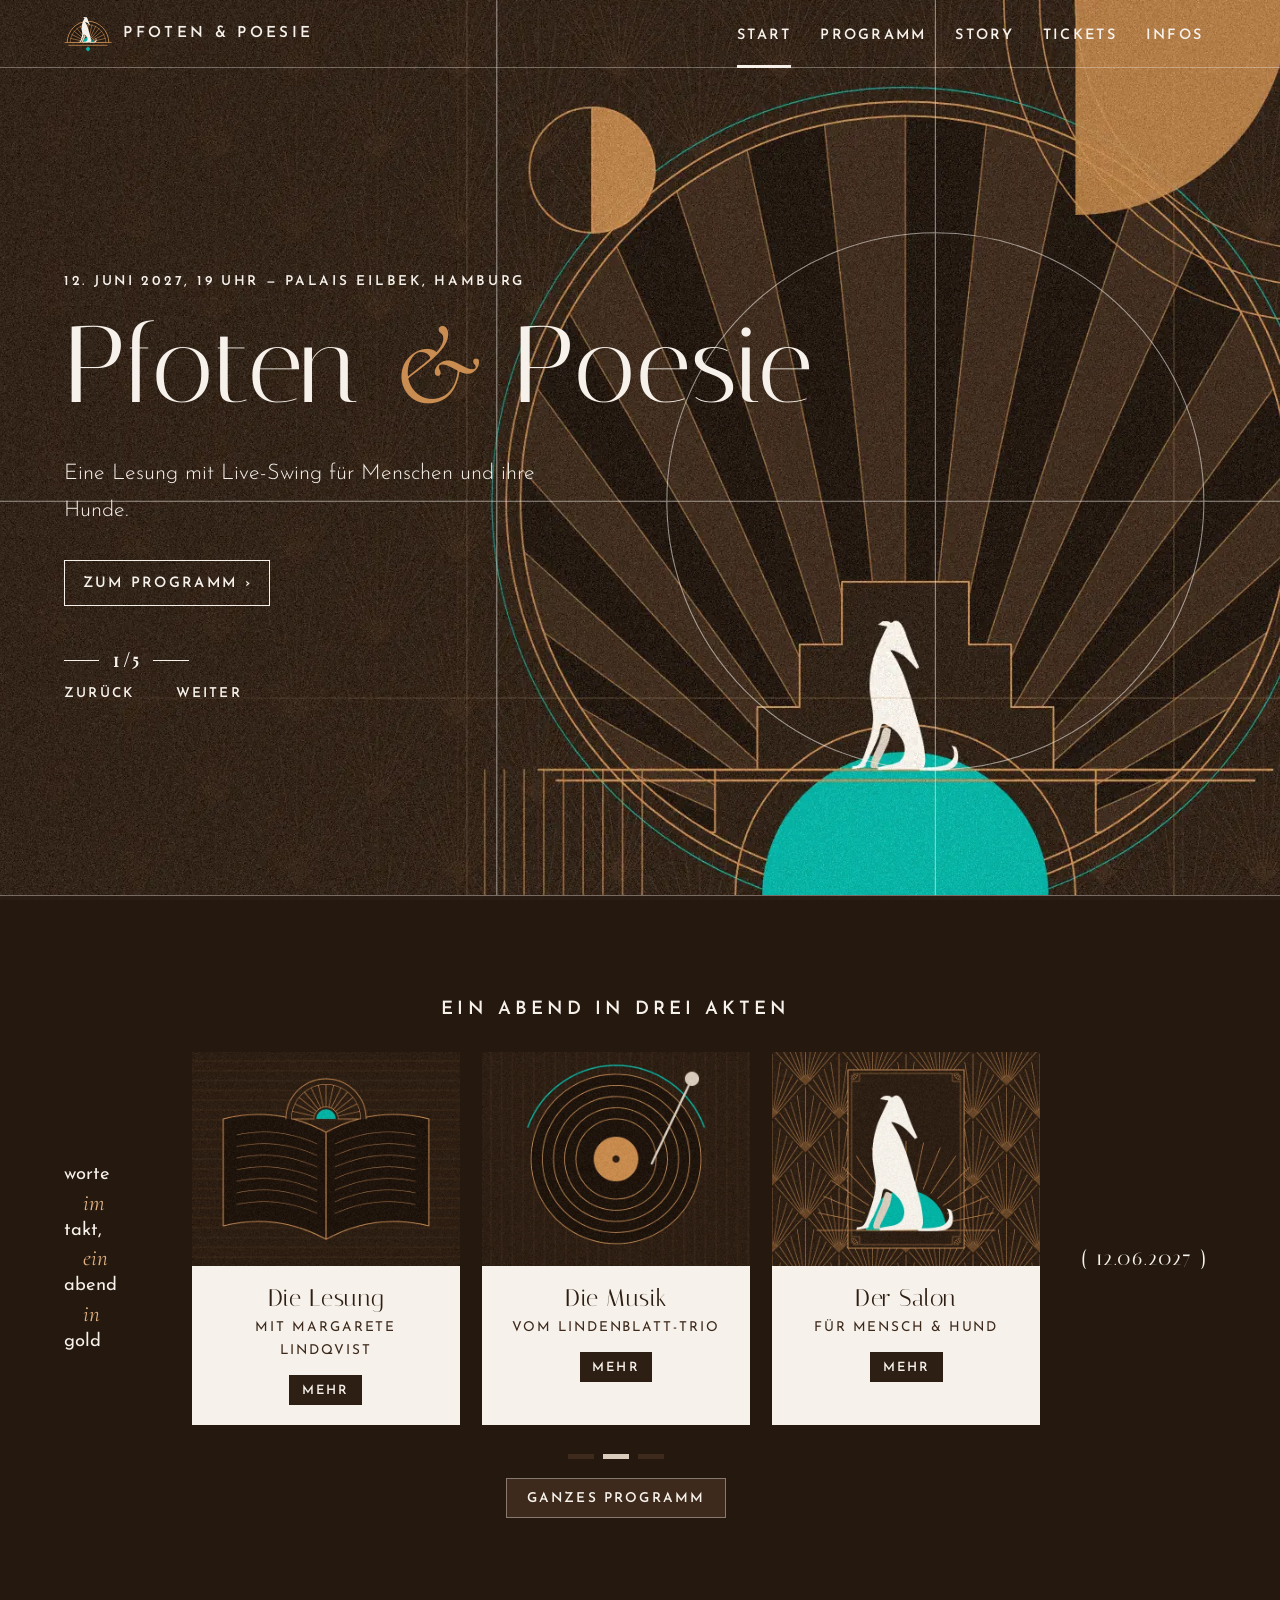
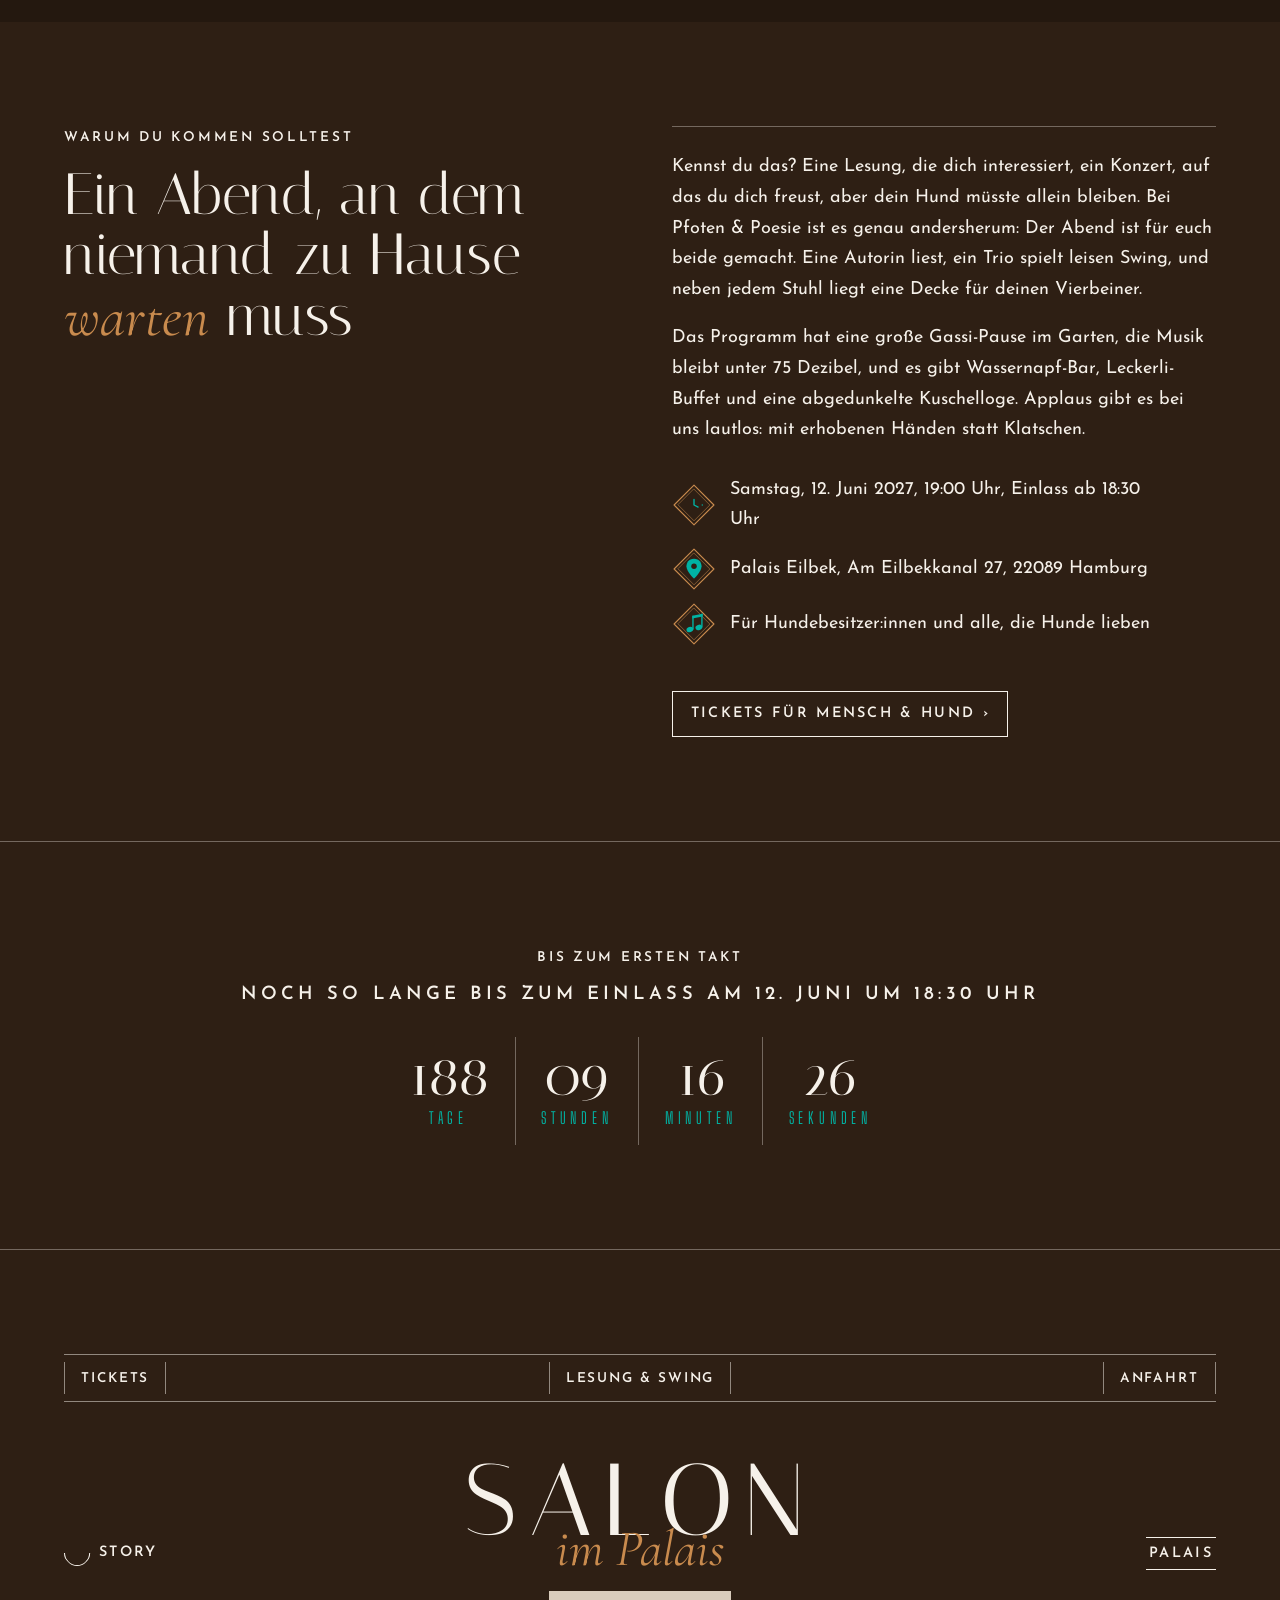
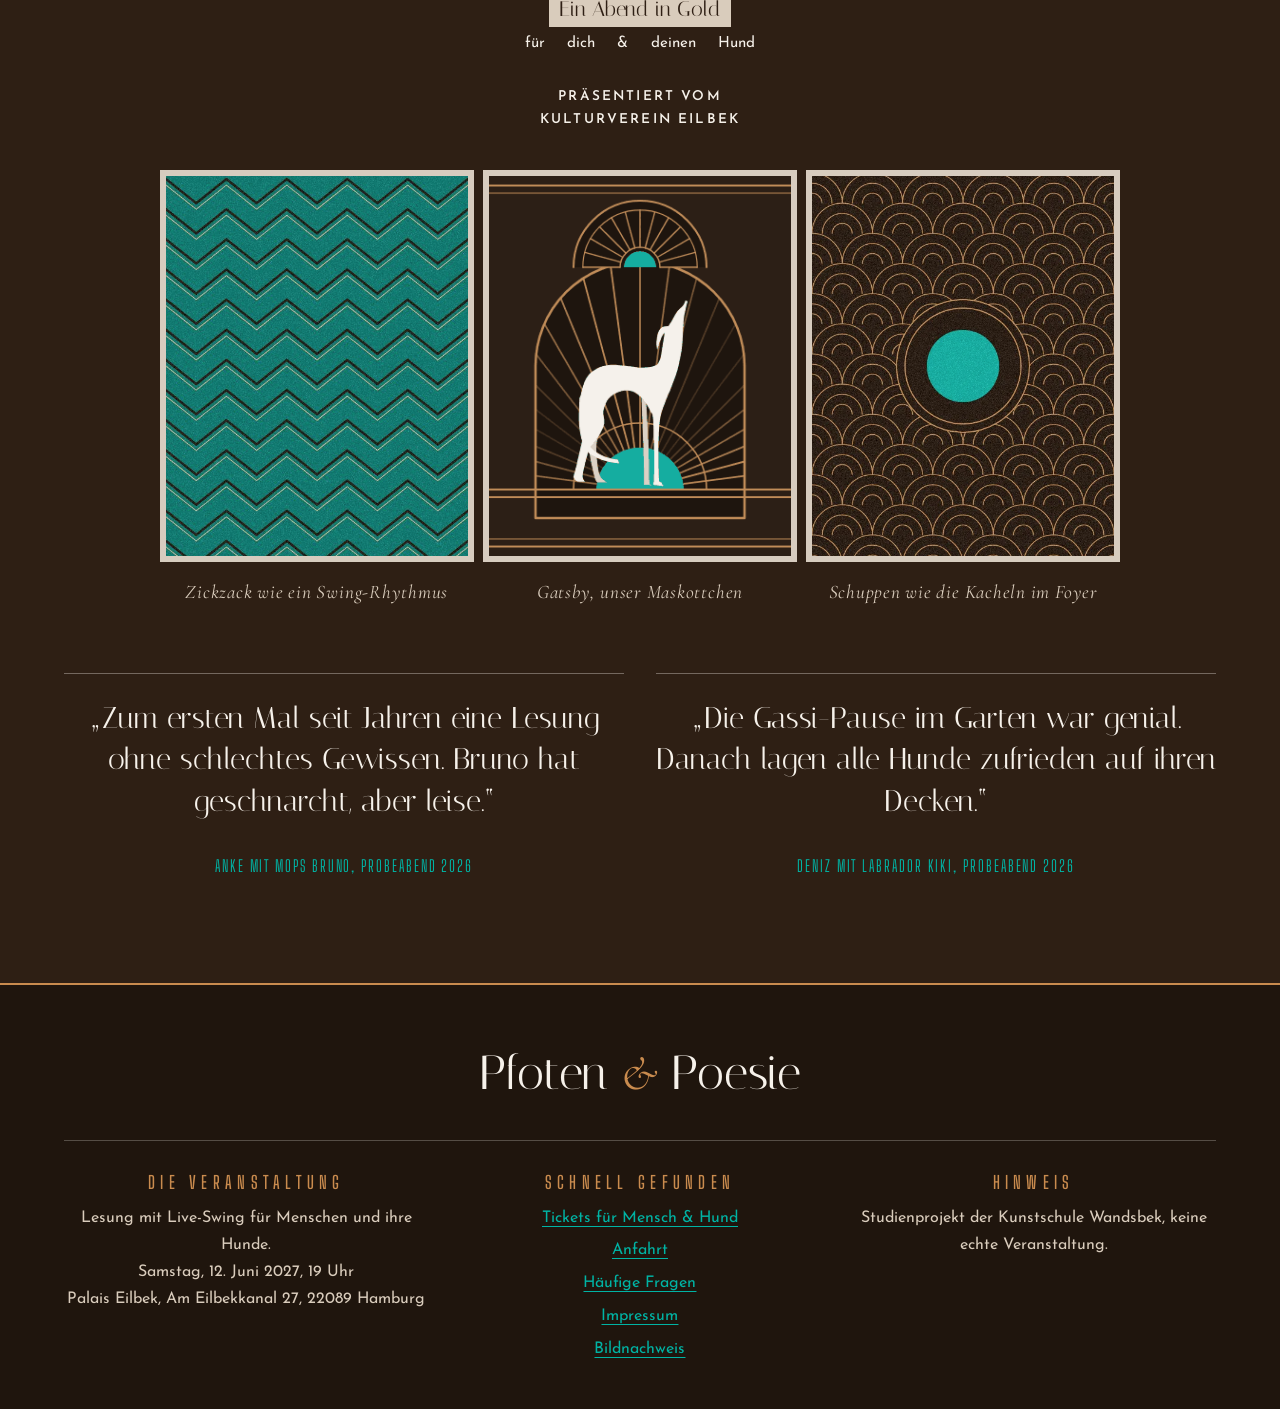
==== index.html @ 679b8592 "Add files via upload" ====
<!DOCTYPE html>
<html lang="de">
<head>
<meta charset="utf-8">
<meta name="viewport" content="width=device-width, initial-scale=1">
<title>Pfoten &amp; Poesie – Lesung mit Live-Swing für Hunde</title>
<meta name="description" content="Lesung mit Live-Swing für Hundebesitzer:innen am 12. Juni 2027 im Palais Eilbek Hamburg. Hunde willkommen, Art-déco-Salon.">
<meta name="theme-color" content="#2E1F14">
<link rel="icon" href="svg/favicon.svg" type="image/svg+xml">
<link rel="icon" href="favicon-32.png" type="image/png" sizes="32x32">
<link rel="apple-touch-icon" href="apple-touch-icon.png" sizes="180x180">
<link rel="preload" href="fonts/italiana.woff2" as="font" type="font/woff2" crossorigin>
<link rel="stylesheet" href="css/style.css">
<meta property="og:type" content="website">
<meta property="og:title" content="Pfoten &amp; Poesie – Lesung mit Live-Swing für Hunde">
<meta property="og:description" content="Ein Art-déco-Salonabend in Hamburg: Lesung, leiser Live-Swing und ein Saal voller Hunde. 12. Juni 2027 im Palais Eilbek.">
<meta property="og:image" content="img/og-pfoten-poesie.jpg">
<meta property="og:image:width" content="1200">
<meta property="og:image:height" content="630">
<meta property="og:locale" content="de_DE">
<script type="application/ld+json">
{
  "@context": "https://schema.org",
  "@type": "Event",
  "name": "Pfoten & Poesie – Lesung mit Live-Swing für Hundebesitzer:innen",
  "description": "Margarete Lindqvist liest aus „Der Windhund vom Alsterufer“, begleitet vom Lindenblatt-Trio. Hunde sind ausdrücklich willkommen.",
  "startDate": "2027-06-12T19:00:00+02:00",
  "endDate": "2027-06-12T22:30:00+02:00",
  "eventStatus": "https://schema.org/EventScheduled",
  "eventAttendanceMode": "https://schema.org/OfflineEventAttendanceMode",
  "image": "img/og-pfoten-poesie.jpg",
  "location": {
    "@type": "Place",
    "name": "Palais Eilbek",
    "address": {
      "@type": "PostalAddress",
      "streetAddress": "Am Eilbekkanal 27",
      "postalCode": "22089",
      "addressLocality": "Hamburg",
      "addressCountry": "DE"
    }
  },
  "performer": [
    {"@type": "Person", "name": "Margarete Lindqvist"},
    {"@type": "MusicGroup", "name": "Lindenblatt-Trio"}
  ],
  "offers": {
    "@type": "Offer",
    "price": "24.00",
    "priceCurrency": "EUR",
    "url": "tickets.html"
  }
}
</script>
<script src="js/main.js" defer></script>
</head>
<body class="start">
<a class="skip-link" href="#inhalt">Zum Inhalt springen</a>
<header class="kopfleiste">
  <div class="kopf-innen">
    <a class="marke" href="index.html">
      <img src="svg/logo.svg" alt="" width="120" height="96">
      <span class="marke-name">Pfoten &amp; Poesie</span>
    </a>
    <nav class="hauptnav" aria-label="Hauptnavigation">
      <ul>
        <li><a href="index.html" aria-current="page">Start</a></li>
        <li><a href="programm.html">Programm</a></li>
        <li><a href="story.html">Story</a></li>
        <li><a href="tickets.html">Tickets</a></li>
        <li><a href="infos.html">Infos</a></li>
      </ul>
    </nav>
  </div>
</header>
<main id="inhalt">
<section class="opener" aria-labelledby="titel">
  <img class="opener-bild" src="img/opener-muster.webp" alt="Art-déco-Grafik: Ein kleiner heller Windhund sitzt mit gesenktem Kopf vor einer Stufenpyramide in einem kupfernen Strahlenkreis." width="1600" height="1000" fetchpriority="high">
  <svg class="opener-linien" viewBox="0 0 1600 1000" preserveAspectRatio="xMidYMid slice" aria-hidden="true" focusable="false">
    <circle cx="1130" cy="560" r="300"/>
    <path d="M1130,0V1000"/>
    <path d="M0,560H1600"/>
    <path d="M640,0V1000"/>
  </svg>
  <div class="inhalt opener-text">
      <p class="meta"><time datetime="2027-06-12T19:00">12. Juni 2027, 19 Uhr</time> <span aria-hidden="true">—</span> Palais Eilbek, Hamburg</p>
      <h1 id="titel">Pfoten <span class="skript">&amp;</span> Poesie</h1>
      <p class="opener-unterzeile">Eine Lesung mit Live-Swing für Menschen und ihre Hunde.</p>
      <a class="knopf-linie" href="programm.html">Zum Programm <span aria-hidden="true">›</span></a>
      <nav class="blaettern" aria-label="Seitenweise blättern">
        <span class="seitenzahl"><span class="strich" aria-hidden="true"></span>1/5<span class="strich" aria-hidden="true"></span></span>
        <a href="infos.html" rel="prev">Zurück</a>
        <a href="programm.html" rel="next">Weiter</a>
      </nav>
  </div>
</section>

  <section class="abschnitt akte" aria-labelledby="akte-titel">
    <div class="inhalt akte-raster">
      <p class="gedicht"><span>worte</span> <em>im</em> <span>takt,</span> <em>ein</em> <span>abend</span> <em>in</em> <span>gold</span></p>
      <div class="akte-mitte">
        <h2 id="akte-titel" class="titel-klein">Ein Abend in drei Akten</h2>
        <div class="karten-drei">
          <article class="bildkarte">
            <img src="img/karte-lesung.jpg" alt="Art-déco-Muster: ein aufgeschlagenes Buch aus Kupferlinien unter einem halben Fächer." width="600" height="480" loading="lazy">
            <div class="bildkarte-text">
              <h3>Die Lesung</h3>
              <p class="von">mit Margarete Lindqvist</p>
              <a class="mini-knopf" href="story.html">Mehr</a>
            </div>
          </article>
          <article class="bildkarte">
            <img src="img/karte-musik.webp" alt="Art-déco-Muster: konzentrische Kreise wie eine Schallplatte, mit kupferner Mitte und Tonarm." width="600" height="480" loading="lazy">
            <div class="bildkarte-text">
              <h3>Die Musik</h3>
              <p class="von">vom Lindenblatt-Trio</p>
              <a class="mini-knopf" href="programm.html">Mehr</a>
            </div>
          </article>
          <article class="bildkarte">
            <img src="img/karte-salon.webp" alt="Ein sitzender heller Windhund mit gesenktem Kopf vor einer türkisen Halbsonne, in einem Doppelrahmen auf kupferner Fächertapete." width="600" height="480" loading="lazy">
            <div class="bildkarte-text">
              <h3>Der Salon</h3>
              <p class="von">für Mensch &amp; Hund</p>
              <a class="mini-knopf" href="infos.html#faq">Mehr</a>
            </div>
          </article>
        </div>
        <p class="punkte" aria-hidden="true"><span></span><span class="an"></span><span></span></p>
        <a class="knopf-grau" href="programm.html">Ganzes Programm</a>
      </div>
      <p class="datum-klammer">( <time datetime="2027-06-12">12.06.2027</time> )</p>
    </div>
  </section>

  <section class="abschnitt" aria-labelledby="warum">
    <div class="inhalt editorial">
      <div>
        <p class="meta">Warum du kommen solltest</p>
        <h2 id="warum">Ein Abend, an dem niemand zu Hause <span class="skript">warten</span> muss</h2>
      </div>
      <div class="editorial-text">
        <p>Kennst du das? Eine Lesung, die dich interessiert, ein Konzert, auf das du dich freust, aber dein Hund müsste allein bleiben. Bei Pfoten &amp; Poesie ist es genau andersherum: Der Abend ist für euch beide gemacht. Eine Autorin liest, ein Trio spielt leisen Swing, und neben jedem Stuhl liegt eine Decke für deinen Vierbeiner.</p>
        <p>Das Programm hat eine große Gassi-Pause im Garten, die Musik bleibt unter 75 Dezibel, und es gibt Wassernapf-Bar, Leckerli-Buffet und eine abgedunkelte Kuschelloge. Applaus gibt es bei uns lautlos: mit erhobenen Händen statt Klatschen.</p>
        <ul class="eckdaten">
          <li><img src="svg/icon-uhr.svg" alt="" width="64" height="64"><span><time datetime="2027-06-12T19:00">Samstag, 12. Juni 2027, 19:00 Uhr</time>, Einlass ab <time datetime="2027-06-12T18:30">18:30 Uhr</time></span></li>
          <li><img src="svg/icon-ort.svg" alt="" width="64" height="64"><span>Palais Eilbek, Am Eilbekkanal 27, 22089 Hamburg</span></li>
          <li><img src="svg/icon-note.svg" alt="" width="64" height="64"><span>Für Hundebesitzer:innen und alle, die Hunde lieben</span></li>
        </ul>
        <a class="knopf-linie" href="tickets.html">Tickets für Mensch &amp; Hund <span aria-hidden="true">›</span></a>
      </div>
    </div>
  </section>

  <section class="abschnitt countdown-band" aria-labelledby="countdown-titel">
    <div class="inhalt zentriert">
      <p class="meta">Bis zum ersten Takt</p>
      <h2 id="countdown-titel" class="titel-klein">Noch so lange bis zum Einlass am <time datetime="2027-06-12T18:30">12. Juni um 18:30 Uhr</time></h2>
      <ul class="countdown" data-countdown="2027-06-12T18:30:00+02:00">
        <li><span class="zahl" data-tage>–</span> <span class="einheit">Tage</span></li>
        <li><span class="zahl" data-stunden>–</span> <span class="einheit">Stunden</span></li>
        <li><span class="zahl" data-minuten>–</span> <span class="einheit">Minuten</span></li>
        <li><span class="zahl" data-sekunden>–</span> <span class="einheit">Sekunden</span></li>
      </ul>
    </div>
  </section>

  <section class="abschnitt salon" aria-labelledby="salon-titel">
    <div class="inhalt">
      <ul class="segmentleiste">
        <li><a href="tickets.html">Tickets</a></li>
        <li><a href="programm.html#ablauf">Lesung &amp; Swing</a></li>
        <li><a href="infos.html#anfahrt">Anfahrt</a></li>
      </ul>
      <div class="logotyp-zeile">
        <a class="bogen-label" href="story.html">Story</a>
        <div class="logotyp-mitte">
          <h2 id="salon-titel" class="logotyp"><span class="gross">Salon</span> <span class="skript">im Palais</span></h2>
          <p class="hervorhebung">Ein Abend in Gold</p>
          <p class="gesperrt"><span>für</span> <span>dich</span> <span>&amp;</span> <span>deinen</span> <span>Hund</span></p>
        </div>
        <a class="unterstrich-label" href="infos.html#anfahrt">Palais</a>
      </div>
      <p class="praesentiert">Präsentiert vom<br>Kulturverein Eilbek</p>
      <div class="galerie">
        <figure>
          <img src="img/muster-chevron.jpg" alt="Muster: kupferne Zickzack-Linien auf dunklem Türkis." width="500" height="640" loading="lazy">
          <figcaption>Zickzack wie ein Swing-Rhythmus</figcaption>
        </figure>
        <figure>
          <img src="img/strahlen.gif" alt="Animiertes Bild: Ein Windhund steht mit erhobenem Kopf unter einem Bogen, hinter ihm leuchten Strahlen nacheinander auf." width="400" height="400" loading="lazy">
          <figcaption>Gatsby, unser Maskottchen</figcaption>
        </figure>
        <figure>
          <img src="img/muster-schuppen.webp" alt="Muster: Schuppen aus kupfernen Halbkreisen mit einer türkisen Scheibe in der Mitte." width="500" height="640" loading="lazy">
          <figcaption>Schuppen wie die Kacheln im Foyer</figcaption>
        </figure>
      </div>
      <div class="stimmen">
        <figure class="zitat">
          <blockquote><p>„Zum ersten Mal seit Jahren eine Lesung ohne schlechtes Gewissen. Bruno hat geschnarcht, aber leise.“</p></blockquote>
          <figcaption>Anke mit Mops Bruno, Probeabend 2026</figcaption>
        </figure>
        <figure class="zitat">
          <blockquote><p>„Die Gassi-Pause im Garten war genial. Danach lagen alle Hunde zufrieden auf ihren Decken.“</p></blockquote>
          <figcaption>Deniz mit Labrador Kiki, Probeabend 2026</figcaption>
        </figure>
      </div>
    </div>
  </section>
</main>
<footer class="seitenfuss">
  <div class="inhalt">
    <p class="fuss-logo" aria-hidden="true">Pfoten <span>&amp;</span> Poesie</p>
    <div class="spalten">
    <section aria-labelledby="fuss-event">
      <h2 id="fuss-event">Die Veranstaltung</h2>
      <p class="klein">Lesung mit Live-Swing für Menschen und ihre Hunde.<br>
      <time datetime="2027-06-12T19:00">Samstag, 12. Juni 2027, 19 Uhr</time><br>
      Palais Eilbek, Am Eilbekkanal 27, 22089 Hamburg</p>
    </section>
    <section aria-labelledby="fuss-links">
      <h2 id="fuss-links">Schnell gefunden</h2>
      <ul>
        <li><a href="tickets.html">Tickets für Mensch &amp; Hund</a></li>
        <li><a href="infos.html#anfahrt">Anfahrt</a></li>
        <li><a href="infos.html#faq">Häufige Fragen</a></li>
        <li><a href="infos.html#impressum">Impressum</a></li>
        <li><a href="infos.html#bildnachweis">Bildnachweis</a></li>
      </ul>
    </section>
    <section aria-labelledby="fuss-hinweis">
      <h2 id="fuss-hinweis">Hinweis</h2>
      <p class="klein">Studienprojekt der Kunstschule Wandsbek, keine echte Veranstaltung.</p>
    </section>
    </div>
  </div>
</footer>
</body>
</html>
---- css/style.css ----
/* ==========================================================
   Pfoten & Poesie – Lesung mit Live-Swing für Hundebesitzer:innen
   Stil: Art déco (Linienkunst, Fächer, Doppelrahmen)
   Palette: Braun-Türkis
   ========================================================== */

/* ---------- Schriften (lokal, SIL Open Font License) ---------- */
@font-face {
  font-family: "Poiret One";
  src: url("../fonts/poiret-one.woff2") format("woff2");
  font-weight: 400;
  font-display: swap;
}
@font-face {
  font-family: "Big Shoulders Display";
  src: url("../fonts/big-shoulders-400.woff2") format("woff2");
  font-weight: 400;
  font-display: swap;
}
@font-face {
  font-family: "Big Shoulders Display";
  src: url("../fonts/big-shoulders-600.woff2") format("woff2");
  font-weight: 600;
  font-display: swap;
}
@font-face {
  font-family: "Italiana";
  src: url("../fonts/italiana.woff2") format("woff2");
  font-weight: 400;
  font-display: swap;
}
@font-face {
  font-family: "Cormorant Garamond";
  src: url("../fonts/cormorant-italic.woff2") format("woff2");
  font-weight: 400;
  font-style: italic;
  font-display: swap;
}
@font-face {
  font-family: "Josefin Sans";
  src: url("../fonts/josefin-sans-300.woff2") format("woff2");
  font-weight: 300;
  font-display: swap;
}
@font-face {
  font-family: "Josefin Sans";
  src: url("../fonts/josefin-sans-400.woff2") format("woff2");
  font-weight: 400;
  font-display: swap;
}
@font-face {
  font-family: "Josefin Sans";
  src: url("../fonts/josefin-sans-600.woff2") format("woff2");
  font-weight: 600;
  font-display: swap;
}

/* ---------- Farben aus dem Los (T4) ---------- */
:root {
  --dunkel: #2E1F14;
  --hell: #F6F1EA;
  --akzent-1: #00B3A4;
  --akzent-2: #C98B4E;

  /* abgeleitete Töne (nur heller, dunkler, transparent) */
  --dunkel-tief: #1F150D;
  --dunkel-weich: #3D2A1C;
  --kupfer-hell: #E0B07F;     /* 8:1 auf Dunkel */
  --hell-gedaempft: #D9CCBC;  /* 10:1 auf Dunkel */
  --linie: rgb(201 139 78 / 0.55);
  --linie-zart: rgb(201 139 78 / 0.25);

  --schrift-titel: "Poiret One", "Josefin Sans", sans-serif;
  --schrift-label: "Big Shoulders Display", "Arial Narrow", sans-serif;
  --schrift-zier: "Italiana", Didot, Georgia, serif;
  --schrift-skript: "Cormorant Garamond", Georgia, serif;
  --schrift-text: "Josefin Sans", "Futura", "Century Gothic", Arial, sans-serif;

  --breite: 72rem;
  --rand: clamp(1rem, 4vw, 2.5rem);
}

/* ---------- Grundlagen ---------- */
*,
*::before,
*::after { box-sizing: border-box; }

html { scroll-behavior: smooth; -webkit-text-size-adjust: 100%; }

body {
  margin: 0;
  background-color: var(--dunkel);
  color: var(--hell);
  font-family: var(--schrift-text);
  font-size: 1.125rem;
  line-height: 1.7;
  overflow-x: hidden;
  position: relative;
}
/* Fächer-Tapete als zarte Struktur */
body::before {
  content: "";
  position: fixed;
  inset: 0;
  z-index: -1;
  background: url("../svg/muster.svg") 0 0 / 120px 120px repeat;
  opacity: 0.07;
  pointer-events: none;
}

img,
svg { max-width: 100%; height: auto; display: block; }

a { color: var(--akzent-1); text-underline-offset: 0.25em; text-decoration-thickness: 1px; }
a:hover { color: var(--kupfer-hell); }

p { margin: 0 0 1em; }
strong { font-weight: 600; }

h1, h2, h3 { font-weight: 400; margin: 0 0 0.6em; }
h1, h2 {
  font-family: var(--schrift-titel);
  text-transform: uppercase;
  letter-spacing: 0.08em;
  line-height: 1.1;
  color: var(--kupfer-hell);
}
h1 { font-size: clamp(2.6rem, 8vw, 5.4rem); }
h2 { font-size: clamp(1.9rem, 4.6vw, 3rem); }
h3 {
  font-family: var(--schrift-label);
  font-weight: 600;
  font-size: clamp(1.35rem, 2.6vw, 1.6rem);
  text-transform: uppercase;
  letter-spacing: 0.12em;
  line-height: 1.2;
  color: var(--hell);
}

.vorzeile {
  display: block;
  font-family: var(--schrift-label);
  font-size: clamp(1.05rem, 2vw, 1.2rem);
  letter-spacing: 0.35em;
  text-transform: uppercase;
  color: var(--akzent-1);
  margin-bottom: 0.8rem;
}
.und { font-family: var(--schrift-zier); color: var(--akzent-2); text-transform: none; }

.inhalt {
  width: min(100% - 2 * var(--rand), var(--breite));
  margin-inline: auto;
}

/* Doppelte Kupferlinie mit Raute */
.linie {
  border: 0;
  height: 7px;
  margin: 1.4rem 0;
  border-top: 1px solid var(--akzent-2);
  border-bottom: 1px solid var(--akzent-2);
  max-width: 22rem;
  position: relative;
  overflow: visible;
}
.linie::after {
  content: "";
  position: absolute;
  left: 50%;
  top: 50%;
  width: 10px;
  height: 10px;
  background: var(--akzent-1);
  transform: translate(-50%, -50%) rotate(45deg);
}
.zentriert { text-align: center; }
.zentriert .linie { margin-inline: auto; }

/* ---------- Art-déco-Rahmen (Doppellinie, gestufte Ecken mit Fächern) ---------- */
.deco-rahmen {
  border: 1px solid transparent;
  border-image-source: url("../svg/rahmen.svg");
  border-image-slice: 48;
  border-image-width: 48px;
  border-image-repeat: stretch;
  padding: clamp(2.2rem, 4vw, 3rem) clamp(1.5rem, 3.5vw, 2.6rem);
  background-color: var(--dunkel-tief);
}

/* ---------- Skip-Link (S6) ---------- */
.skip-link {
  position: absolute;
  left: 1rem;
  top: -5rem;
  z-index: 100;
  background: var(--akzent-1);
  color: var(--dunkel);
  padding: 0.7rem 1.2rem;
  font-weight: 600;
  text-decoration: none;
}
.skip-link:focus { top: 1rem; color: var(--dunkel); }

/* ---------- Tastaturfokus (T7) ---------- */
:focus-visible {
  outline: 2px solid var(--akzent-1);
  outline-offset: 4px;
}

/* ---------- Kopfleiste & Navigation (S3, S4) ---------- */
.kopfleiste {
  position: relative;
  z-index: 20;
  background: var(--dunkel-tief);
  border-bottom: 1px solid rgb(246 241 234 / 0.35);
}
.start .kopfleiste {
  position: absolute;
  inset: 0 0 auto 0;
  background: transparent;
}
.kopf-innen {
  width: min(100% - 2 * var(--rand), var(--breite));
  margin-inline: auto;
  display: flex;
  flex-wrap: wrap;
  align-items: center;
  justify-content: space-between;
  gap: 0.4rem 2rem;
  padding-block: 0.9rem 0;
}
.marke {
  display: flex;
  align-items: center;
  gap: 0.7rem;
  text-decoration: none;
  color: var(--hell);
  padding-bottom: 0.9rem;
}
.marke img { width: 48px; height: auto; }
.marke-name {
  font-family: var(--schrift-text);
  font-weight: 600;
  font-size: 0.95rem;
  letter-spacing: 0.22em;
  text-transform: uppercase;
}
.marke:hover { color: var(--kupfer-hell); }

.hauptnav ul {
  list-style: none;
  margin: 0;
  padding: 0;
  display: flex;
  flex-wrap: wrap;
  gap: 0 0.2rem;
}
.hauptnav a {
  display: block;
  padding: 0.6rem 0.8rem 1.15rem;
  color: var(--hell);
  text-decoration: none;
  font-family: var(--schrift-text);
  font-weight: 600;
  font-size: 0.9rem;
  letter-spacing: 0.16em;
  text-transform: uppercase;
  position: relative;
}
.hauptnav a::after {
  content: "";
  position: absolute;
  left: 0.8rem;
  right: 0.8rem;
  bottom: -1px;
  height: 3px;
  background: var(--hell);
  transform: scaleX(0);
  transition: transform 0.3s;
}
.hauptnav a:hover { color: var(--kupfer-hell); }
.hauptnav a:hover::after { transform: scaleX(1); background: var(--kupfer-hell); }
.hauptnav a[aria-current="page"]::after { transform: scaleX(1); }

/* ---------- Abschnitte ---------- */
.abschnitt { padding-block: clamp(3.5rem, 9vw, 6.5rem); }
.abschnitt-kopf { text-align: center; max-width: 46rem; margin: 0 auto 3rem; }
.abschnitt-kopf .linie { margin-inline: auto; }

.tief-bereich {
  background: var(--dunkel-tief);
  border-block: 1px solid var(--linie);
}
.weich-bereich {
  background: var(--dunkel-weich);
  border-block: 1px solid var(--linie);
}

.ornament { width: min(300px, 80%); margin: 0 auto 1.5rem; }

/* ---------- Hero (Startseite) ---------- */
.hero {
  position: relative;
  padding-block: clamp(2.5rem, 7vw, 5rem);
  overflow: hidden;
  isolation: isolate;
}
.hero::after {
  content: "";
  position: absolute;
  inset: 0;
  z-index: -1;
  background: radial-gradient(ellipse at 30% 40%, rgb(201 139 78 / 0.12), transparent 60%);
}
.hero .inhalt {
  display: grid;
  gap: 3rem;
  align-items: center;
}
.hero-text { text-align: center; }
.hero-text .linie { margin-inline: auto; }

/* Eye Candy: Fächer, der sich selbst zeichnet */
.zeichen-faecher {
  width: min(260px, 70%);
  margin: 0 auto 1rem;
  color: var(--akzent-2);
}
.zeichen-faecher path {
  stroke-dasharray: 400;
  stroke-dashoffset: 400;
  animation: zeichnen 2.6s ease-out forwards;
}
.zeichen-faecher .strahl { animation-delay: calc(var(--i, 0) * 0.08s + 0.6s); }
.zeichen-faecher .nabe { fill: var(--akzent-1); stroke: none; animation: none; stroke-dasharray: none; opacity: 0; animation: auftauchen 0.8s 2.2s forwards; }
@keyframes zeichnen { to { stroke-dashoffset: 0; } }
@keyframes auftauchen { to { opacity: 1; } }

.hero h1 { margin-bottom: 0.2em; }
.hero h1 span { display: block; }
.hero h1 .und {
  font-size: 0.75em;
  line-height: 1;
  color: var(--akzent-1);
  margin: 0.05em 0;
}
.hero .lead {
  font-size: clamp(1.15rem, 2.3vw, 1.35rem);
  font-weight: 300;
  max-width: 34rem;
  margin-inline: auto;
}
.eckdaten {
  list-style: none;
  padding: 0;
  margin: 1.8rem auto 2.2rem;
  display: grid;
  gap: 0.7rem;
  max-width: 30rem;
  text-align: left;
}
.eckdaten li { display: flex; align-items: center; gap: 0.9rem; }
.eckdaten img { width: 44px; height: 44px; flex: none; }

.hero-bild { margin: 0; }
.hero-bild img { width: 100%; max-width: 30rem; margin-inline: auto; box-shadow: 0 30px 60px -20px rgb(0 0 0 / 0.7); }
.hero-bild figcaption { text-align: center; }

/* ---------- Knöpfe ---------- */
.knopf {
  display: inline-block;
  font-family: var(--schrift-label);
  font-weight: 600;
  font-size: 1.15rem;
  letter-spacing: 0.25em;
  text-transform: uppercase;
  text-decoration: none;
  padding: 0.95rem 2rem 0.9rem;
  background: var(--akzent-2);
  color: var(--dunkel);
  border: 1px solid var(--akzent-2);
  outline: 1px solid var(--dunkel);
  outline-offset: -6px;
  cursor: pointer;
  transition: background-color 0.25s, color 0.25s;
}
.knopf:hover { background: var(--kupfer-hell); color: var(--dunkel); }
.knopf:focus-visible { outline: 2px solid var(--akzent-1); outline-offset: 4px; }
.knopf-zweit {
  background: transparent;
  color: var(--kupfer-hell);
  outline-color: var(--linie);
}
.knopf-zweit:hover { background: var(--akzent-2); color: var(--dunkel); }
.knopfreihe { display: flex; flex-wrap: wrap; gap: 1rem; justify-content: center; }

/* ---------- Countdown ---------- */
.countdown {
  display: flex;
  flex-wrap: wrap;
  justify-content: center;
  gap: 1rem;
  margin: 0;
  padding: 0;
  list-style: none;
}
.countdown li {
  min-width: 8rem;
  text-align: center;
  padding: 1.4rem 1rem 1.1rem;
  background: var(--dunkel-tief);
  border: 4px double var(--akzent-2);
  outline: 1px solid var(--linie-zart);
  outline-offset: 5px;
}
.countdown .zahl {
  display: block;
  font-family: var(--schrift-label);
  font-weight: 600;
  font-size: 3.4rem;
  line-height: 1;
  color: var(--kupfer-hell);
}
.countdown .einheit {
  font-family: var(--schrift-label);
  font-size: 1rem;
  letter-spacing: 0.3em;
  text-transform: uppercase;
  color: var(--akzent-1);
}

/* ---------- Karten ---------- */
.raster {
  display: grid;
  gap: 1.8rem;
  grid-template-columns: repeat(auto-fit, minmax(min(100%, 17rem), 1fr));
}
.karte { text-align: center; }
.karte img.icon { width: 60px; height: 60px; margin: 0 auto 1.1rem; }
.karte h3 { color: var(--kupfer-hell); }

/* ---------- Zweispaltig ---------- */
.zweispaltig { display: grid; gap: 3rem; align-items: center; }
figure { margin: 0 0 1.5rem; }
figure figcaption {
  font-family: var(--schrift-label);
  font-size: 1rem;
  letter-spacing: 0.12em;
  text-transform: uppercase;
  color: var(--hell-gedaempft);
  margin-top: 0.9rem;
}
.bild-schatten { box-shadow: 0 24px 50px -18px rgb(0 0 0 / 0.75); }

/* ---------- Zitate ---------- */
.zitat { margin: 0; text-align: center; }
.zitat blockquote { margin: 0; }
.zitat blockquote p {
  font-family: var(--schrift-zier);
  font-size: clamp(1.45rem, 3vw, 1.85rem);
  line-height: 1.4;
  color: var(--hell);
}
.zitat figcaption { color: var(--akzent-1); }

/* ---------- Seitentitel Unterseiten ---------- */
.seitentitel {
  text-align: center;
  padding-block: clamp(3rem, 8vw, 5rem) clamp(2.5rem, 6vw, 3.5rem);
  border-bottom: 1px solid var(--linie);
}
.seitentitel p { max-width: 40rem; margin-inline: auto; font-size: 1.2rem; font-weight: 300; }
.seitentitel img.faecher { width: 180px; margin: 0 auto 1.2rem; }

/* ---------- Programm (I6) ---------- */
.programm { margin: 0; }
.programm-punkt {
  display: grid;
  gap: 0.3rem 2.5rem;
  padding: 1.8rem 0;
  border-bottom: 1px solid var(--linie-zart);
  position: relative;
}
.programm-punkt:first-child { border-top: 1px solid var(--linie-zart); }
.programm dt {
  font-family: var(--schrift-label);
  font-weight: 600;
  font-size: 2.6rem;
  line-height: 1;
  color: var(--kupfer-hell);
  letter-spacing: 0.05em;
}
.programm dt span {
  display: block;
  font-weight: 400;
  font-size: 1rem;
  color: var(--akzent-1);
  letter-spacing: 0.3em;
  text-transform: uppercase;
  margin-top: 0.4rem;
}
.programm dd { margin: 0; }
.programm dd strong {
  display: block;
  font-family: var(--schrift-titel);
  font-weight: 400;
  font-size: 1.6rem;
  text-transform: uppercase;
  letter-spacing: 0.06em;
  color: var(--hell);
  margin-bottom: 0.4rem;
  line-height: 1.2;
}
.programm .pfote-tipp {
  display: block;
  margin-top: 0.6rem;
  padding-left: 1rem;
  border-left: 2px solid var(--akzent-1);
  font-size: 1rem;
  color: var(--hell-gedaempft);
}

.mitwirkende { display: grid; gap: 1.8rem; }
.bildpaar { display: grid; gap: 1rem; grid-template-columns: 1fr 1fr; align-items: end; }

/* ---------- Story: Sticky Storytelling ---------- */
.sticky-story { display: grid; gap: 2.5rem; }
.kapitel { padding: 1.8rem 0; border-bottom: 1px solid var(--linie-zart); }
.kapitel:last-child { border-bottom: 0; }
.kapitel .jahr {
  display: block;
  font-family: var(--schrift-label);
  font-weight: 600;
  font-size: 3rem;
  line-height: 1;
  color: var(--akzent-1);
  letter-spacing: 0.1em;
  margin-bottom: 0.5rem;
}

/* ---------- Tickets (Eye Candy: kippende Karten) ---------- */
.preise {
  display: grid;
  gap: 1.8rem;
  grid-template-columns: repeat(auto-fit, minmax(min(100%, 15rem), 1fr));
  perspective: 900px;
}
.preis-karte {
  text-align: center;
  transform-style: preserve-3d;
  transition: transform 0.25s ease-out, box-shadow 0.25s;
}
.preis-karte:hover { box-shadow: 0 22px 40px -14px rgb(0 0 0 / 0.8); }
.preis-karte h3 { color: var(--hell); }
.preis-karte .preis {
  font-family: var(--schrift-titel);
  font-size: 3.4rem;
  line-height: 1;
  color: var(--kupfer-hell);
  margin: 0.4rem 0 1.2rem;
}
.preis-karte ul { list-style: none; padding: 0; margin: 0; font-size: 1rem; }
.preis-karte li { padding: 0.45rem 0; border-top: 1px solid var(--linie-zart); }
.preis-karte.hervor { background-color: var(--dunkel-weich); }
.preis-karte.hervor .preis { color: var(--akzent-1); }
.preis-karte .marke-band {
  display: inline-block;
  font-family: var(--schrift-label);
  letter-spacing: 0.3em;
  text-transform: uppercase;
  font-size: 0.9rem;
  color: var(--dunkel);
  background: var(--akzent-1);
  padding: 0.2rem 0.8rem 0.1rem;
  margin-bottom: 0.8rem;
}

/* ---------- Formular (I7) ---------- */
.formular { display: grid; gap: 1.5rem; grid-template-columns: 1fr; align-items: start; }
.formular h3 { margin-bottom: 0; color: var(--kupfer-hell); }
.feld { display: grid; gap: 0.4rem; }
.feld label,
.formular legend {
  font-family: var(--schrift-label);
  font-weight: 600;
  font-size: 1.1rem;
  letter-spacing: 0.15em;
  text-transform: uppercase;
  color: var(--hell);
}
.feld .hinweis { font-size: 0.95rem; color: var(--hell-gedaempft); }
.formular input,
.formular select,
.formular textarea {
  font: inherit;
  font-size: 1.05rem;
  width: 100%;
  padding: 0.75rem 0.9rem 0.6rem;
  border: 1px solid var(--akzent-2);
  background: var(--dunkel);
  color: var(--hell);
  border-radius: 0;
}
.formular select option { background: var(--dunkel); color: var(--hell); }
.formular textarea { min-height: 7rem; resize: vertical; }
.formular input:focus,
.formular select:focus,
.formular textarea:focus { border-color: var(--akzent-1); }
.formular fieldset { border: 1px solid var(--linie); padding: 1rem 1.2rem; margin: 0; }
.check { display: flex; gap: 0.8rem; align-items: flex-start; }
.check label { font-family: var(--schrift-text); text-transform: none; letter-spacing: 0; font-weight: 400; font-size: 1rem; }
.check input { width: 1.4rem; height: 1.4rem; flex: none; margin-top: 0.1rem; accent-color: var(--akzent-1); }
.pflicht { color: var(--akzent-1); }
.danke {
  border: 1px solid var(--akzent-1);
  outline: 1px solid var(--akzent-1);
  outline-offset: -6px;
  color: var(--hell);
  padding: 1.5rem 1.6rem;
}
.danke[hidden] { display: none; }

/* ---------- FAQ ---------- */
.faq { max-width: 52rem; }
.faq details { border-bottom: 1px solid var(--linie); }
.faq details:first-of-type { border-top: 1px solid var(--linie); }
.faq summary {
  cursor: pointer;
  padding: 1.2rem 0.2rem;
  font-family: var(--schrift-label);
  font-weight: 600;
  font-size: 1.25rem;
  letter-spacing: 0.1em;
  text-transform: uppercase;
  list-style: none;
  display: flex;
  justify-content: space-between;
  gap: 1rem;
}
.faq summary::-webkit-details-marker { display: none; }
.faq summary::after {
  content: "";
  flex: none;
  width: 10px;
  height: 10px;
  margin-top: 0.45rem;
  border: 1px solid var(--akzent-1);
  transform: rotate(45deg);
  transition: background-color 0.2s;
}
.faq details[open] summary::after { background: var(--akzent-1); }
.faq details p { padding: 0 0.2rem 0.6rem; }

.bildnachweis li { margin-bottom: 0.6rem; }

/* ---------- Footer (S4) ---------- */
.seitenfuss {
  background: var(--dunkel-tief);
  border-top: 1px solid var(--akzent-2);
  box-shadow: inset 0 4px 0 -3px var(--akzent-2);
  padding-block: 3rem 2.5rem;
  font-size: 1rem;
}
.fuss-logo {
  text-align: center;
  font-family: var(--schrift-zier);
  font-size: clamp(2rem, 5vw, 3rem);
  color: var(--hell);
  margin-bottom: 2rem;
  padding-bottom: 1.5rem;
  border-bottom: 1px solid rgb(246 241 234 / 0.25);
}
.fuss-logo span { font-family: var(--schrift-skript); font-style: italic; color: var(--akzent-2); }
.seitenfuss .spalten {
  display: grid;
  gap: 1.8rem;
  grid-template-columns: repeat(auto-fit, minmax(min(100%, 14rem), 1fr));
  text-align: center;
}
.seitenfuss h2 {
  font-family: var(--schrift-label);
  font-weight: 600;
  font-size: 1.1rem;
  letter-spacing: 0.3em;
  color: var(--akzent-2);
  margin-bottom: 0.8rem;
}
.seitenfuss ul { list-style: none; padding: 0; margin: 0; }
.seitenfuss li { margin-bottom: 0.35rem; }
.seitenfuss .klein { color: var(--hell-gedaempft); }

/* ---------- 404 ---------- */
.fehler { text-align: center; padding-block: clamp(3rem, 10vw, 6rem); }
.fehler .code {
  display: block;
  font-family: var(--schrift-titel);
  font-size: clamp(6rem, 22vw, 11rem);
  line-height: 1;
  color: var(--akzent-2);
  letter-spacing: 0.1em;
}
.fehler img { margin: 1.5rem auto; width: min(380px, 85%); }

/* ---------- Einblenden ---------- */
.einblenden { animation: hoch 1s ease-out both; }
@keyframes hoch { from { opacity: 0; transform: translateY(20px); } to { opacity: 1; transform: none; } }

/* ==========================================================
   Editorial-Layout (Runde 3)
   ========================================================== */

/* Filmkorn über allem */
body::after {
  content: "";
  position: fixed;
  inset: 0;
  z-index: 90;
  background: url("../svg/korn.svg") 0 0 / 240px 240px repeat;
  opacity: 0.05;
  pointer-events: none;
}

.meta {
  font-family: var(--schrift-text);
  font-weight: 600;
  font-size: 0.85rem;
  letter-spacing: 0.2em;
  text-transform: uppercase;
  color: var(--hell);
  margin-bottom: 1rem;
}
.skript {
  font-family: var(--schrift-skript);
  font-style: italic;
  text-transform: none;
  letter-spacing: 0;
  color: var(--akzent-2);
}

/* ---------- Opener (Vorbild: mittleres Motiv) ---------- */
.opener {
  position: relative;
  min-height: min(100svh, 56rem);
  display: flex;
  align-items: center;
  overflow: hidden;
  isolation: isolate;
  padding-block: 9rem 4rem;
  border-bottom: 1px solid rgb(246 241 234 / 0.35);
}
.opener-klein { min-height: 30rem; padding-block: 5rem 3.5rem; }
.opener-bild {
  position: absolute;
  inset: 0;
  width: 100%;
  height: 100%;
  object-fit: cover;
  object-position: 70% 50%;
  z-index: -2;
}
.opener-linien {
  position: absolute;
  inset: 0;
  width: 100%;
  height: 100%;
  z-index: -1;
  fill: none;
  stroke: var(--hell);
  stroke-width: 1.2;
  opacity: 0.55;
}
.opener-linien circle,
.opener-linien path {
  stroke-dasharray: 2000;
  stroke-dashoffset: 2000;
  animation: zeichnen 3.2s ease-out forwards;
}
.opener-linien path { animation-delay: 0.6s; }
.opener-text { position: relative; }
.opener h1 {
  font-family: var(--schrift-zier);
  text-transform: none;
  letter-spacing: 0.01em;
  color: var(--hell);
  font-size: clamp(3.2rem, 9vw, 6.8rem);
  line-height: 1;
  margin-bottom: 0.3em;
  max-width: 12ch;
}
.opener-klein h1 { font-size: clamp(3rem, 8vw, 5.6rem); }
.opener h1 .skript { font-size: 1.05em; color: var(--akzent-2); }
.opener-unterzeile {
  font-weight: 300;
  font-size: clamp(1.15rem, 2.2vw, 1.35rem);
  max-width: 32rem;
  color: var(--hell);
}

/* Umriss-Knopf wie im Vorbild */
.knopf-linie {
  display: inline-block;
  margin-top: 0.6rem;
  padding: 0.65rem 1.1rem 0.55rem;
  border: 1px solid var(--hell);
  color: var(--hell);
  font-weight: 600;
  font-size: 0.9rem;
  letter-spacing: 0.16em;
  text-transform: uppercase;
  text-decoration: none;
  transition: background-color 0.25s, color 0.25s;
}
.knopf-linie:hover { background: var(--hell); color: var(--dunkel); }

/* Blättern „— 1/5 —“ */
.blaettern {
  display: grid;
  grid-template-columns: auto auto;
  justify-content: start;
  gap: 0.3rem 2.6rem;
  margin-top: 2.4rem;
  font-size: 0.85rem;
  font-weight: 600;
  letter-spacing: 0.16em;
  text-transform: uppercase;
}
.seitenzahl {
  grid-column: 1 / -1;
  display: flex;
  align-items: center;
  gap: 0.8rem;
  font-family: var(--schrift-zier);
  font-size: 1.2rem;
  letter-spacing: 0.08em;
}
.seitenzahl .strich { width: 2.2rem; border-top: 1px solid var(--hell); }
.blaettern a { color: var(--hell); text-decoration: none; }
.blaettern a:hover { color: var(--kupfer-hell); text-decoration: underline; }

/* ---------- Drei Akte (Vorbild: oberes Motiv) ---------- */
.akte { background: rgb(31 21 13 / 0.6); }
.akte-raster {
  display: grid;
  gap: 2rem;
  align-items: center;
}
.titel-klein {
  font-family: var(--schrift-text);
  font-weight: 600;
  font-size: clamp(1rem, 2vw, 1.15rem);
  letter-spacing: 0.22em;
  text-transform: uppercase;
  color: var(--hell);
  text-align: center;
  margin-bottom: 2rem;
}
.gedicht {
  font-family: var(--schrift-text);
  font-size: 1.15rem;
  line-height: 1.35;
  margin: 0;
  color: var(--hell);
  display: flex;
  flex-wrap: wrap;
  gap: 0 0.5rem;
  justify-content: center;
}
.gedicht em { font-family: var(--schrift-skript); color: var(--kupfer-hell); font-size: 1.25em; }
.datum-klammer {
  font-family: var(--schrift-zier);
  font-size: 1.3rem;
  letter-spacing: 0.06em;
  text-align: center;
  margin: 0;
}
.karten-drei {
  display: grid;
  gap: 1.4rem;
  grid-template-columns: repeat(auto-fit, minmax(min(100%, 13rem), 1fr));
}
.bildkarte {
  background: var(--hell);
  color: var(--dunkel);
  display: flex;
  flex-direction: column;
  transition: transform 0.3s;
}
.bildkarte:hover { transform: translateY(-6px); }
.bildkarte img { width: 100%; aspect-ratio: 5 / 4; object-fit: cover; }
.bildkarte-text { padding: 1.1rem 1rem 1.2rem; text-align: center; }
.bildkarte h3 {
  font-family: var(--schrift-zier);
  font-weight: 400;
  text-transform: none;
  letter-spacing: 0.02em;
  font-size: 1.5rem;
  color: var(--dunkel);
  margin-bottom: 0.2rem;
}
.bildkarte .von {
  font-size: 0.85rem;
  letter-spacing: 0.14em;
  text-transform: uppercase;
  color: var(--dunkel-weich);
  margin-bottom: 0.8rem;
}
.mini-knopf {
  display: inline-block;
  background: var(--dunkel);
  color: var(--hell);
  font-size: 0.8rem;
  font-weight: 600;
  letter-spacing: 0.16em;
  text-transform: uppercase;
  text-decoration: none;
  padding: 0.3rem 0.8rem 0.2rem;
}
.mini-knopf:hover { background: var(--akzent-2); color: var(--dunkel); }
.punkte { display: flex; justify-content: center; gap: 0.6rem; margin: 1.8rem 0 1.2rem; }
.punkte span { width: 1.6rem; height: 0.35rem; background: var(--dunkel-weich); }
.punkte .an { background: var(--hell-gedaempft); }
.akte-mitte { text-align: center; min-width: 0; }
.knopf-grau {
  display: inline-block;
  background: var(--dunkel-weich);
  color: var(--hell);
  border: 1px solid rgb(246 241 234 / 0.4);
  font-size: 0.85rem;
  font-weight: 600;
  letter-spacing: 0.16em;
  text-transform: uppercase;
  text-decoration: none;
  padding: 0.5rem 1.2rem 0.4rem;
}
.knopf-grau:hover { background: var(--hell); color: var(--dunkel); }

/* ---------- Editorial zweispaltig ---------- */
.editorial { display: grid; gap: 2rem; }
.editorial h2 {
  font-family: var(--schrift-zier);
  text-transform: none;
  letter-spacing: 0.01em;
  color: var(--hell);
  font-size: clamp(2.2rem, 5vw, 3.6rem);
  line-height: 1.05;
}
.editorial-text { border-top: 1px solid rgb(246 241 234 / 0.35); padding-top: 1.6rem; }
.editorial-text .eckdaten { margin-inline: 0; }

/* ---------- Countdown-Band ---------- */
.countdown-band { border-block: 1px solid rgb(246 241 234 / 0.35); }
.countdown-band .countdown { gap: 0; }
.countdown-band .countdown li {
  background: transparent;
  border: 0;
  outline: 0;
  border-left: 1px solid rgb(246 241 234 / 0.35);
  padding: 0.6rem 1.6rem;
  min-width: 7.5rem;
}
.countdown-band .countdown li:first-child { border-left: 0; }
.countdown-band .countdown .zahl { font-family: var(--schrift-zier); font-weight: 400; color: var(--hell); font-size: 3.6rem; }

/* ---------- Salon (Vorbild: unteres Motiv) ---------- */
.segmentleiste {
  list-style: none;
  margin: 0 0 3rem;
  padding: 0;
  display: flex;
  border-block: 1px solid rgb(246 241 234 / 0.5);
  position: relative;
}
.segmentleiste li { flex: 1; display: flex; }
.segmentleiste li:nth-child(2) { justify-content: center; }
.segmentleiste li:last-child { justify-content: flex-end; }
.segmentleiste a {
  display: block;
  border-inline: 1px solid rgb(246 241 234 / 0.5);
  padding: 0.35rem 1rem 0.25rem;
  margin-block: 0.4rem;
  color: var(--hell);
  font-size: 0.85rem;
  font-weight: 600;
  letter-spacing: 0.14em;
  text-transform: uppercase;
  text-decoration: none;
  white-space: nowrap;
}
.segmentleiste a:hover { background: var(--hell); color: var(--dunkel); }
.logotyp-zeile {
  display: grid;
  grid-template-columns: 1fr auto 1fr;
  align-items: center;
  gap: 1rem;
}
.logotyp-mitte { text-align: center; }
.logotyp {
  font-family: var(--schrift-zier);
  color: var(--hell);
  font-size: clamp(3.2rem, 10vw, 6.4rem);
  letter-spacing: 0.12em;
  line-height: 1;
  margin: 0 0 0.4rem;
}
.logotyp .gross { display: block; }
.logotyp .skript {
  display: block;
  font-size: 0.5em;
  margin-top: -0.55em;
  color: var(--akzent-2);
  position: relative;
}
.hervorhebung {
  display: inline-block;
  background: var(--hell-gedaempft);
  color: var(--dunkel);
  font-family: var(--schrift-zier);
  font-size: 1.3rem;
  padding: 0.05rem 0.6rem 0;
  margin: 0.6rem 0 0.2rem;
}
.gesperrt { display: flex; justify-content: center; gap: 0.2rem 1.4rem; flex-wrap: wrap; font-size: 0.95rem; margin: 0; }
.bogen-label,
.unterstrich-label {
  color: var(--hell);
  font-weight: 600;
  font-size: 0.9rem;
  letter-spacing: 0.16em;
  text-transform: uppercase;
  text-decoration: none;
}
.bogen-label {
  justify-self: start;
  position: relative;
  padding-left: 2.2rem;
}
.bogen-label::before {
  content: "";
  position: absolute;
  left: 0;
  top: 50%;
  width: 1.6rem;
  height: 1.6rem;
  border: 1px solid var(--hell);
  border-color: transparent transparent var(--hell) var(--hell);
  border-radius: 50%;
  transform: translateY(-50%) rotate(-45deg);
}
.unterstrich-label {
  justify-self: end;
  border-top: 1px solid var(--hell);
  border-bottom: 1px solid var(--hell);
  padding: 0.25rem 0.2rem 0.15rem;
}
.bogen-label:hover,
.unterstrich-label:hover { color: var(--kupfer-hell); }
.praesentiert {
  text-align: center;
  font-weight: 600;
  font-size: 0.85rem;
  letter-spacing: 0.16em;
  text-transform: uppercase;
  margin: 1.8rem 0 2.4rem;
}
.galerie {
  display: grid;
  gap: 0.6rem;
  grid-template-columns: repeat(auto-fit, minmax(min(100%, 14rem), 1fr));
  max-width: 60rem;
  margin-inline: auto;
}
.galerie figure { margin: 0; }
.galerie img {
  width: 100%;
  aspect-ratio: 4 / 5;
  object-fit: cover;
  border: 6px solid var(--hell-gedaempft);
  filter: saturate(0.85);
  transition: filter 0.4s;
}
.galerie img:hover { filter: none; }
.galerie figcaption { text-align: center; text-transform: none; letter-spacing: 0.04em; font-family: var(--schrift-skript); font-style: italic; font-size: 1.2rem; }
.stimmen { display: grid; gap: 2rem; grid-template-columns: repeat(auto-fit, minmax(min(100%, 20rem), 1fr)); margin-top: 4rem; }
.stimmen .zitat { border-top: 1px solid rgb(246 241 234 / 0.35); padding-top: 1.5rem; }

/* ---------- Unterseiten ---------- */
.trio-plakat { max-width: 26rem; margin: 0 auto 2.5rem; }
.gross-zitat { padding: 2rem 0; border-block: 1px solid rgb(246 241 234 / 0.35); }
.gross-zitat blockquote p { font-size: clamp(1.6rem, 3.4vw, 2.3rem); }
.fehler h1 { font-family: var(--schrift-zier); text-transform: none; color: var(--hell); }

/* ---------- Responsiv (T6) ---------- */
@media (min-width: 52rem) {
  .akte-raster { grid-template-columns: 6rem 1fr 9rem; }
  .gedicht { flex-direction: column; align-items: flex-start; gap: 0; }
  .gedicht em { padding-left: 1.2rem; }
  .editorial { grid-template-columns: 1fr 1fr; gap: 4rem; align-items: start; }
  .hero .inhalt { grid-template-columns: 1.1fr 0.9fr; }
  .zweispaltig { grid-template-columns: 1fr 1fr; }
  .zweispaltig.umgekehrt > :first-child { order: 2; }
  .programm-punkt { grid-template-columns: 10rem 1fr; }
  .formular { grid-template-columns: 1fr 1fr; }
  .formular .breit { grid-column: 1 / -1; }
  .sticky-story { grid-template-columns: 0.9fr 1.1fr; align-items: start; }
  .sticky-story .bildspalte { position: sticky; top: 1.5rem; }
  .mitwirkende { grid-template-columns: repeat(3, 1fr); }
}

@media (max-width: 40rem) {
  body { font-size: 1.0625rem; }
  .kopf-innen { justify-content: center; }
  .marke { padding-bottom: 0.2rem; }
  .hauptnav ul { justify-content: center; }
  .hauptnav a { padding: 0.5rem 0.5rem 0.9rem; font-size: 0.78rem; letter-spacing: 0.1em; }
  .opener { padding-top: 10rem; }
  .opener::before {
    content: "";
    position: absolute;
    inset: 0;
    z-index: -1;
    background: linear-gradient(90deg, rgb(46 31 20 / 0.88), rgb(46 31 20 / 0.55));
  }
  .opener-klein { padding-top: 4rem; }
  .countdown-band .countdown li { min-width: 5rem; padding-inline: 0.7rem; }
  .countdown-band .countdown .zahl { font-size: 2.4rem; }
  .segmentleiste { flex-direction: column; align-items: center; border: 0; }
  .segmentleiste li { justify-content: center !important; }
  .logotyp-zeile { grid-template-columns: 1fr; justify-items: center; }
  .bogen-label, .unterstrich-label { justify-self: center; }
  .hauptnav a::after { left: 0.5rem; right: 0.5rem; }
  .marke img { width: 40px; }
  .karten-drei {
    display: flex;
    overflow-x: auto;
    scroll-snap-type: x mandatory;
    gap: 1rem;
    padding-bottom: 0.5rem;
  }
  .bildkarte { flex: 0 0 78%; scroll-snap-align: center; }
  .countdown li { min-width: 6.4rem; padding-inline: 0.5rem; }
  .countdown .zahl { font-size: 2.6rem; }
  .vorzeile { letter-spacing: 0.22em; }
  .deco-rahmen { border-image-width: 36px; }
}

/* ---------- Weniger Bewegung (T8) ---------- */
@media (prefers-reduced-motion: reduce) {
  *,
  *::before,
  *::after {
    animation-duration: 0.01ms !important;
    animation-delay: 0s !important;
    animation-iteration-count: 1 !important;
    transition-duration: 0.01ms !important;
    scroll-behavior: auto !important;
  }
  .zeichen-faecher path,
  .opener-linien circle,
  .opener-linien path { stroke-dashoffset: 0; }
  .preis-karte { transform: none !important; }
}

/* ---------- Druckansicht (T9) ---------- */
@media print {
  .skip-link,
  .hauptnav,
  .blaettern,
  .opener-linien,
  .seitenfuss,
  .countdown,
  .knopfreihe { display: none !important; }
  body::before,
  body::after { display: none; }
  .opener { min-height: 0; padding: 1rem 0; }
  .opener-bild { display: none; }
  .opener h1, .opener-unterzeile, .meta { color: var(--dunkel) !important; }
  body,
  .tief-bereich,
  .weich-bereich,
  .seitenkopf,
  .deco-rahmen,
  .hero { background: var(--hell) !important; color: var(--dunkel) !important; box-shadow: none !important; }
  h1, h2, h3, .vorzeile, a, .programm dt, .programm dd strong, .zitat blockquote p { color: var(--dunkel) !important; }
  img { max-width: 50% !important; box-shadow: none !important; }
  .abschnitt { padding-block: 1rem; }
}
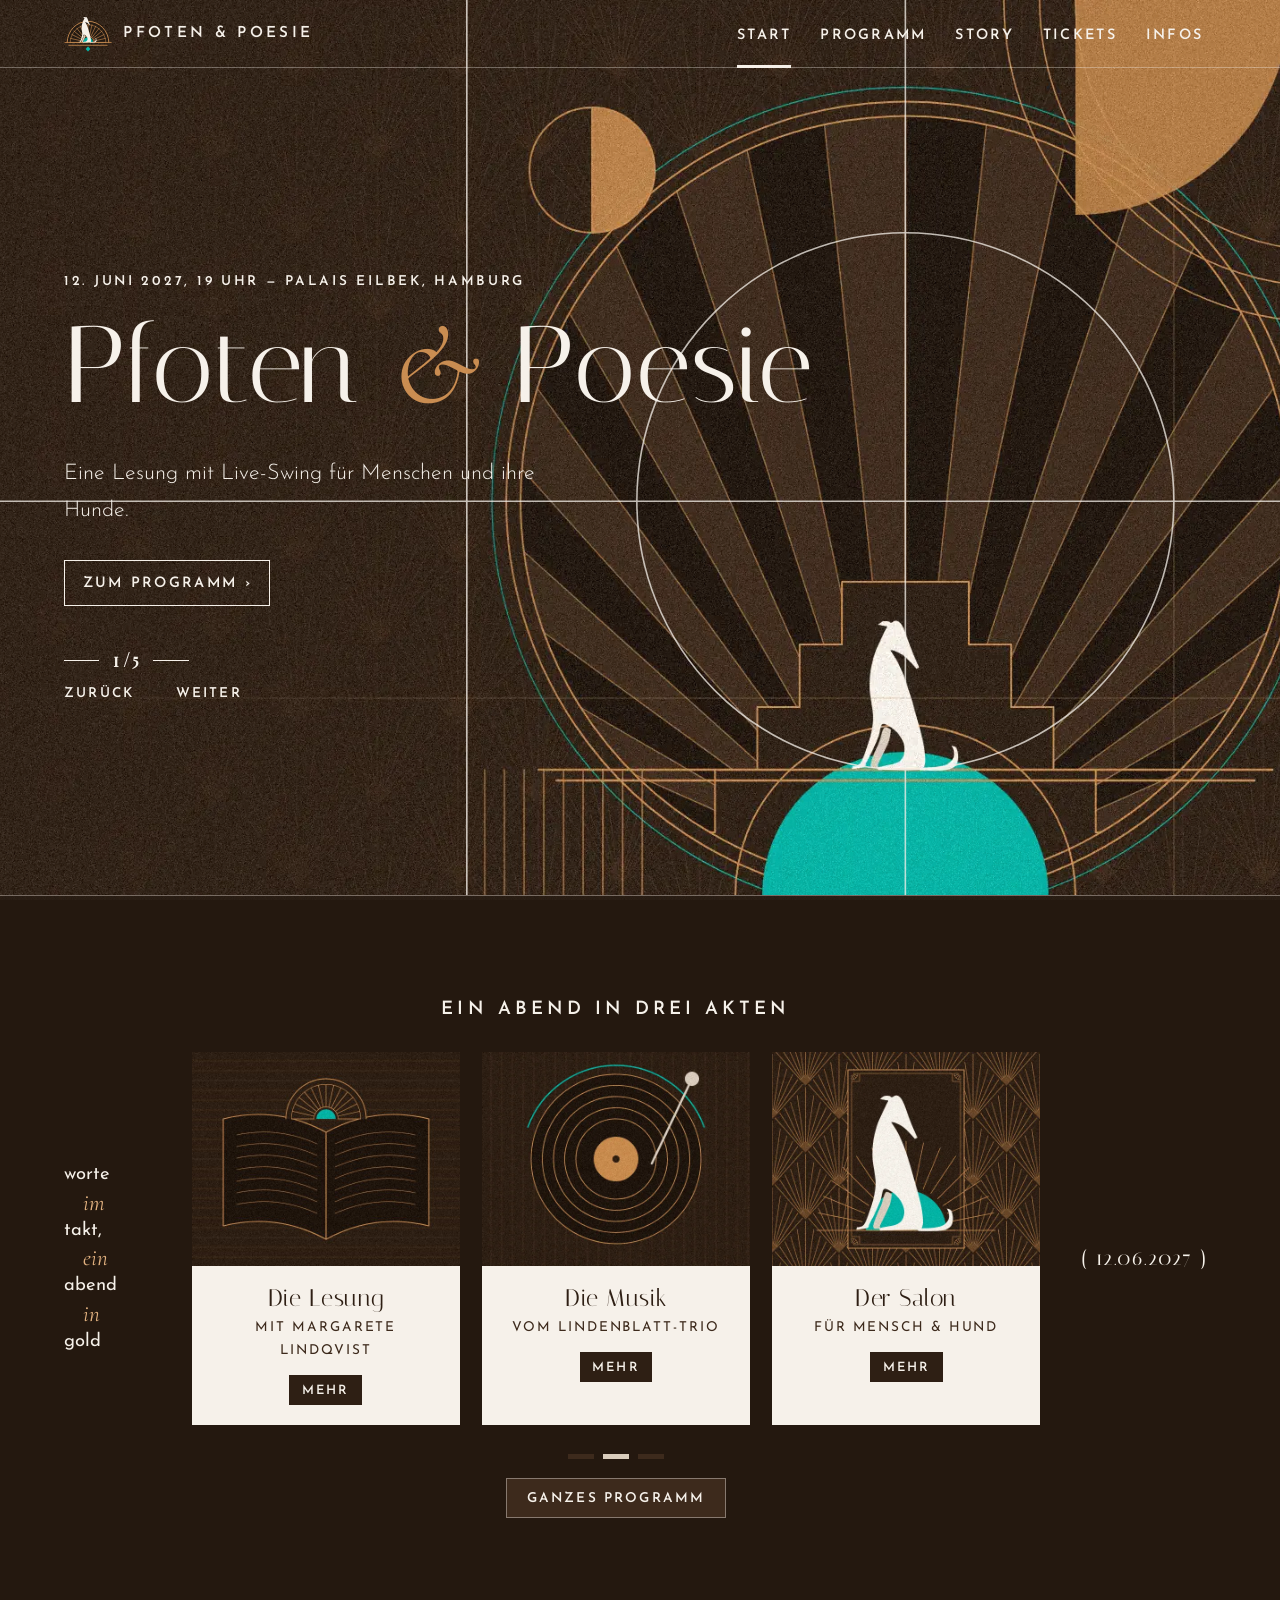
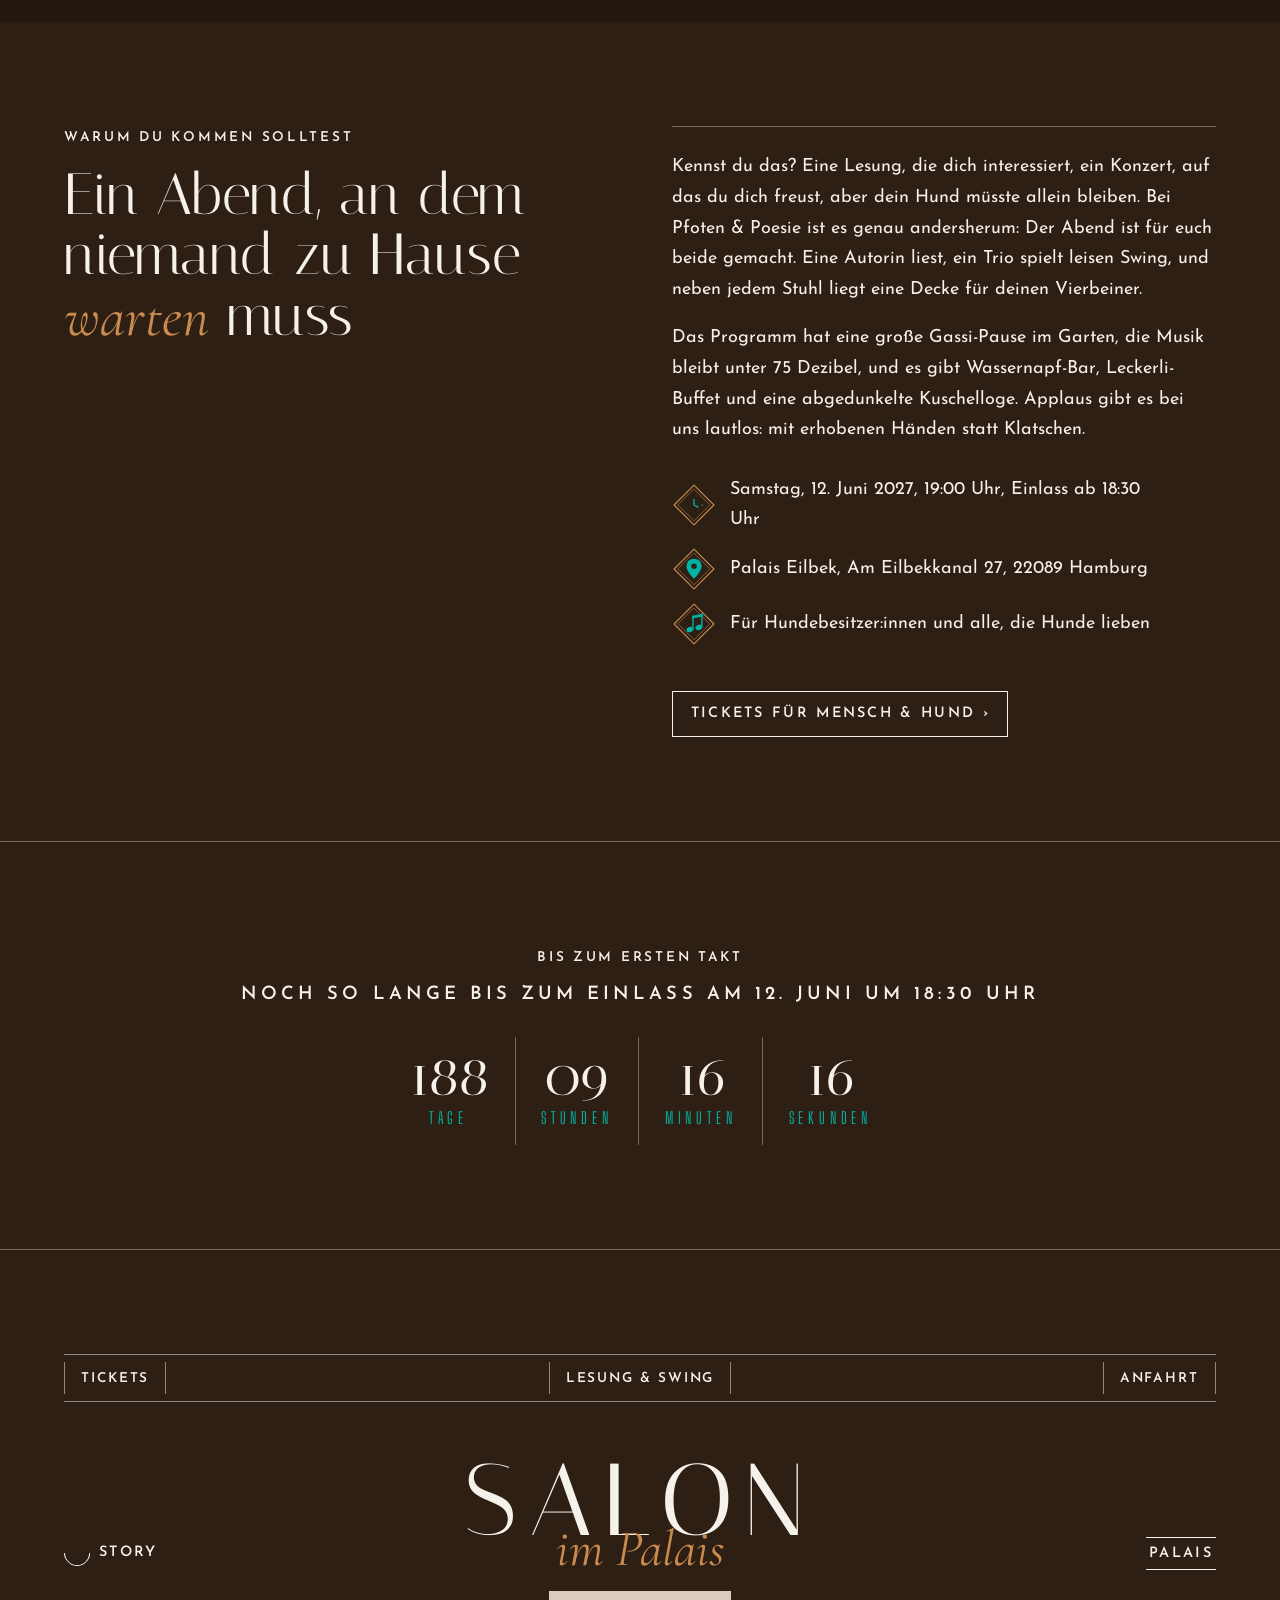
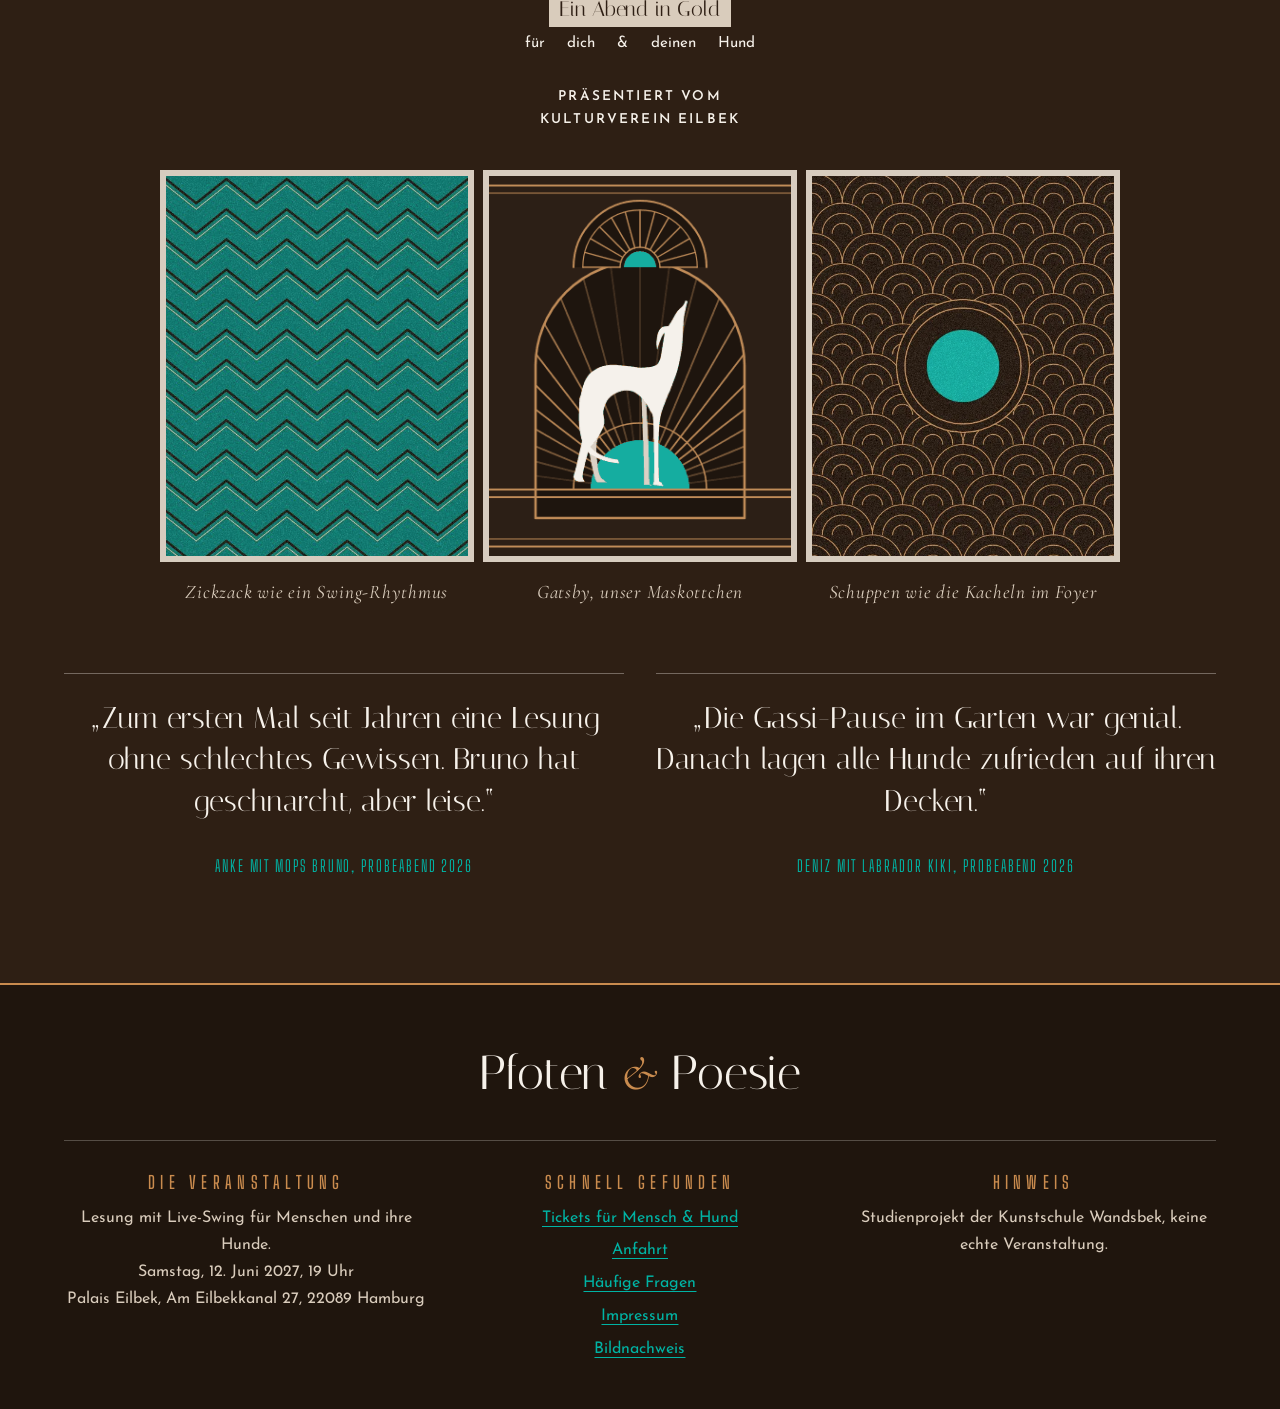
==== commit d2acfc0f: "Add files via upload" ====
--- a/index.html
+++ b/index.html
@@ -9,7 +9,6 @@
 <link rel="icon" href="svg/favicon.svg" type="image/svg+xml">
 <link rel="icon" href="favicon-32.png" type="image/png" sizes="32x32">
 <link rel="apple-touch-icon" href="apple-touch-icon.png" sizes="180x180">
-<link rel="preload" href="fonts/italiana.woff2" as="font" type="font/woff2" crossorigin>
 <link rel="stylesheet" href="css/style.css">
 <meta property="og:type" content="website">
 <meta property="og:title" content="Pfoten &amp; Poesie – Lesung mit Live-Swing für Hunde">
@@ -74,14 +73,18 @@
   </div>
 </header>
 <main id="inhalt">
-<section class="opener" aria-labelledby="titel">
-  <img class="opener-bild" src="img/opener-muster.webp" alt="Art-déco-Grafik: Ein kleiner heller Windhund sitzt mit gesenktem Kopf vor einer Stufenpyramide in einem kupfernen Strahlenkreis." width="1600" height="1000" fetchpriority="high">
-  <svg class="opener-linien" viewBox="0 0 1600 1000" preserveAspectRatio="xMidYMid slice" aria-hidden="true" focusable="false">
-    <circle cx="1130" cy="560" r="300"/>
-    <path d="M1130,0V1000"/>
-    <path d="M0,560H1600"/>
-    <path d="M640,0V1000"/>
+<section class="opener opener-index" aria-labelledby="titel">
+  <div class="opener-ebene">
+    <div class="opener-buehne">
+      <img class="opener-bild" src="img/opener-muster.webp" alt="Art-déco-Grafik: Ein kleiner heller Windhund sitzt mit gesenktem Kopf vor einer Stufenpyramide in einem kupfernen Strahlenkreis." width="1600" height="1000" fetchpriority="high">
+      <svg class="opener-linien" viewBox="0 0 1600 1000" aria-hidden="true" focusable="false">
+    <circle pathLength="100" cx="1130" cy="560" r="300"/>
+    <path pathLength="100" d="M1130,0V1000"/>
+    <path pathLength="100" d="M0,560H1600"/>
+    <path pathLength="100" d="M640,0V1000"/>
   </svg>
+    </div>
+  </div>
   <div class="inhalt opener-text">
       <p class="meta"><time datetime="2027-06-12T19:00">12. Juni 2027, 19 Uhr</time> <span aria-hidden="true">—</span> Palais Eilbek, Hamburg</p>
       <h1 id="titel">Pfoten <span class="skript">&amp;</span> Poesie</h1>
--- a/css/style.css
+++ b/css/style.css
@@ -750,33 +750,117 @@
   border-bottom: 1px solid rgb(246 241 234 / 0.35);
 }
 .opener-klein { min-height: 30rem; padding-block: 5rem 3.5rem; }
-.opener-bild {
+/* Bild und Linien teilen sich eine Ebene: so liegen die Linien bei jeder
+   Fenstergröße exakt auf der Grafik (wie object-fit: cover, verankert bei 70 % / 90 %). */
+.opener-ebene {
   position: absolute;
   inset: 0;
-  width: 100%;
-  height: 100%;
-  object-fit: cover;
-  object-position: 70% 50%;
   z-index: -2;
-}
+  overflow: hidden;
+  container-type: size;
+  --seitenverhaeltnis: 1.6;
+}
+.opener-klein .opener-ebene { --seitenverhaeltnis: 2.5; }
+.opener-buehne {
+  position: absolute;
+  width: max(100cqw, 100cqh * var(--seitenverhaeltnis));
+  height: max(100cqh, 100cqw / var(--seitenverhaeltnis));
+  left: calc((100cqw - max(100cqw, 100cqh * var(--seitenverhaeltnis))) * 0.7);
+  top: calc((100cqh - max(100cqh, 100cqw / var(--seitenverhaeltnis))) * 0.9);
+}
+.opener-bild,
 .opener-linien {
   position: absolute;
   inset: 0;
   width: 100%;
   height: 100%;
-  z-index: -1;
+}
+.opener-linien {
   fill: none;
   stroke: var(--hell);
-  stroke-width: 1.2;
-  opacity: 0.55;
+  stroke-width: 1.8;
+  opacity: 0.75;
+  overflow: visible;
 }
 .opener-linien circle,
 .opener-linien path {
-  stroke-dasharray: 2000;
-  stroke-dashoffset: 2000;
-  animation: zeichnen 3.2s ease-out forwards;
-}
-.opener-linien path { animation-delay: 0.6s; }
+  stroke-dasharray: 100;
+  stroke-dashoffset: 100;
+  animation: zeichnen 2.4s ease-out forwards;
+}
+
+/* ===== Eigene Startanimation je Seite ===== */
+.opener-text > * { animation: auftauchen-sanft 0.9s ease-out both; }
+.opener-text > :nth-child(1) { animation-delay: 0.2s; }
+.opener-text > :nth-child(2) { animation-delay: 0.35s; }
+.opener-text > :nth-child(3) { animation-delay: 0.6s; }
+.opener-text > :nth-child(4) { animation-delay: 0.8s; }
+.opener-text > :nth-child(5) { animation-delay: 1s; }
+@keyframes auftauchen-sanft { from { opacity: 0; transform: translateY(14px); } to { opacity: 1; transform: none; } }
+
+/* Start: Kreis, dann Fadenkreuz */
+.opener-index .opener-linien circle { animation-duration: 3.2s; }
+.opener-index .opener-linien path { animation-delay: 0.6s; animation-duration: 3s; }
+.opener-index h1 { animation: aufsteigen 1.3s cubic-bezier(.2,.7,.2,1) 0.35s both; }
+@keyframes aufsteigen { from { opacity: 0; transform: translateY(40px); } to { opacity: 1; transform: none; } }
+
+/* Programm: Ringe wie eine Schallplatte, nacheinander; gestrichelter Ring dreht sich ein */
+.opener-programm .opener-linien circle:nth-of-type(1) { animation-delay: 0.1s; }
+.opener-programm .opener-linien circle:nth-of-type(2) { animation-delay: 0.5s; }
+.opener-programm .opener-linien circle:nth-of-type(3) { animation-delay: 0.9s; }
+.opener-programm .opener-linien .drehring {
+  stroke-dasharray: 1 3;
+  stroke-dashoffset: 0;
+  transform-box: fill-box;
+  transform-origin: center;
+  opacity: 0;
+  animation: eindrehen 2.6s ease-out 0.6s forwards;
+}
+.opener-programm .opener-linien path { animation-delay: 1.3s; animation-duration: 1.6s; }
+@keyframes eindrehen { from { opacity: 0; transform: rotate(-120deg); } to { opacity: 1; transform: rotate(0); } }
+.opener-programm h1 { animation: vorhang 1.2s cubic-bezier(.6,0,.2,1) 0.3s both; }
+@keyframes vorhang { from { clip-path: inset(0 100% 0 0); } to { clip-path: inset(0 0 0 0); } }
+
+/* Story: Treppe wird Stufe für Stufe erklommen, dann der Bogen über dem Hund */
+.opener-story .opener-linien path:nth-of-type(1) { animation: zeichnen 2.6s steps(26, end) 0.2s forwards; }
+.opener-story .opener-linien path:nth-of-type(2) { animation-delay: 2.6s; animation-duration: 1.2s; }
+.opener-story .opener-linien path:nth-of-type(3) { animation-delay: 0.4s; animation-duration: 2s; }
+.opener-story h1 { animation: aus-dem-spalt 1.2s cubic-bezier(.2,.7,.2,1) 0.3s both; }
+@keyframes aus-dem-spalt {
+  from { clip-path: inset(0 0 100% 0); transform: translateY(0.6em); }
+  to { clip-path: inset(0 0 -0.2em 0); transform: none; }
+}
+
+/* Tickets: Raute zeichnet sich von oben, Strahlen schießen heraus, kleine Raute erscheint */
+.opener-tickets .opener-linien path:nth-of-type(1),
+.opener-tickets .opener-linien path:nth-of-type(2) { animation-duration: 1.4s; }
+.opener-tickets .opener-linien path:nth-of-type(n+3) { animation-delay: 1.3s; animation-duration: 0.9s; animation-timing-function: cubic-bezier(.5,0,.2,1); }
+.opener-tickets .opener-linien .raute {
+  fill: var(--hell);
+  stroke: none;
+  transform-box: fill-box;
+  transform-origin: center;
+  opacity: 0;
+  animation: raute-auf 0.6s ease-out 2s forwards;
+}
+@keyframes raute-auf { from { opacity: 0; scale: 0; } to { opacity: 1; scale: 1; } }
+.opener-tickets h1 { animation: zusammenruecken 1.3s ease-out 0.3s both; }
+@keyframes zusammenruecken { from { opacity: 0; letter-spacing: 0.5em; } to { opacity: 1; letter-spacing: 0.01em; } }
+
+/* Infos: Bögen erscheinen nacheinander von links, dann fährt eine Linie durch */
+.opener-infos .opener-linien path { animation-duration: 1.1s; }
+.opener-infos .opener-linien path:nth-of-type(2) { animation-delay: 0.15s; }
+.opener-infos .opener-linien path:nth-of-type(3) { animation-delay: 0.3s; }
+.opener-infos .opener-linien path:nth-of-type(4) { animation-delay: 0.45s; }
+.opener-infos .opener-linien path:nth-of-type(5) { animation-delay: 0.6s; }
+.opener-infos .opener-linien path:nth-of-type(6) { animation-delay: 0.75s; }
+.opener-infos .opener-linien path:nth-of-type(7) { animation-delay: 0.9s; }
+.opener-infos .opener-linien path:nth-of-type(8) { animation-delay: 1.05s; }
+.opener-infos .opener-linien path:nth-of-type(9) { animation-delay: 1.2s; }
+.opener-infos .opener-linien path:nth-of-type(10) { animation-delay: 1.5s; animation-duration: 1.4s; }
+.opener-infos h1 { animation: scharfstellen 1.4s ease-out 0.3s both; }
+@keyframes scharfstellen { from { opacity: 0; filter: blur(14px); } to { opacity: 1; filter: none; } }
+
 .opener-text { position: relative; }
 .opener h1 {
   font-family: var(--schrift-zier);
@@ -1158,6 +1242,8 @@
   .zeichen-faecher path,
   .opener-linien circle,
   .opener-linien path { stroke-dashoffset: 0; }
+  .opener-linien .drehring,
+  .opener-linien .raute { opacity: 1; transform: none; scale: 1; }
   .preis-karte { transform: none !important; }
 }
 
@@ -1173,7 +1259,7 @@
   body::before,
   body::after { display: none; }
   .opener { min-height: 0; padding: 1rem 0; }
-  .opener-bild { display: none; }
+  .opener-ebene { display: none; }
   .opener h1, .opener-unterzeile, .meta { color: var(--dunkel) !important; }
   body,
   .tief-bereich,
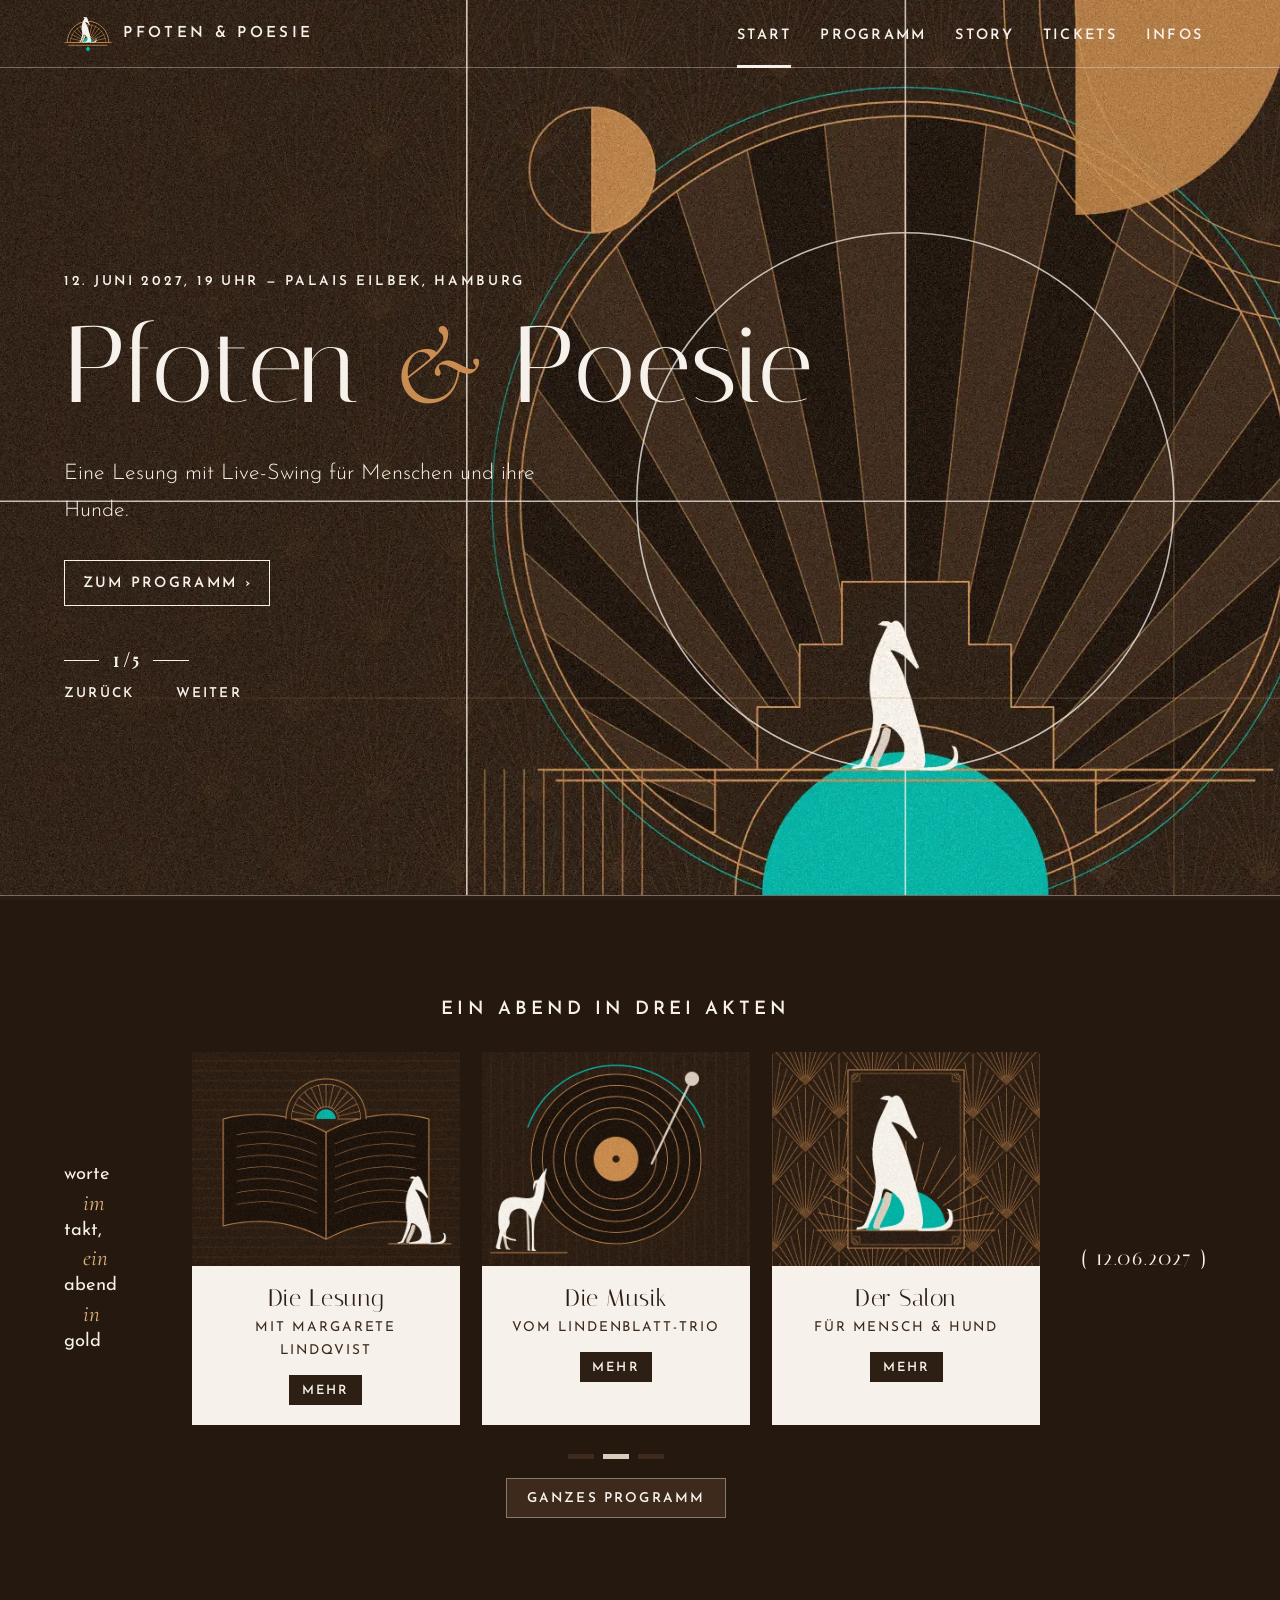
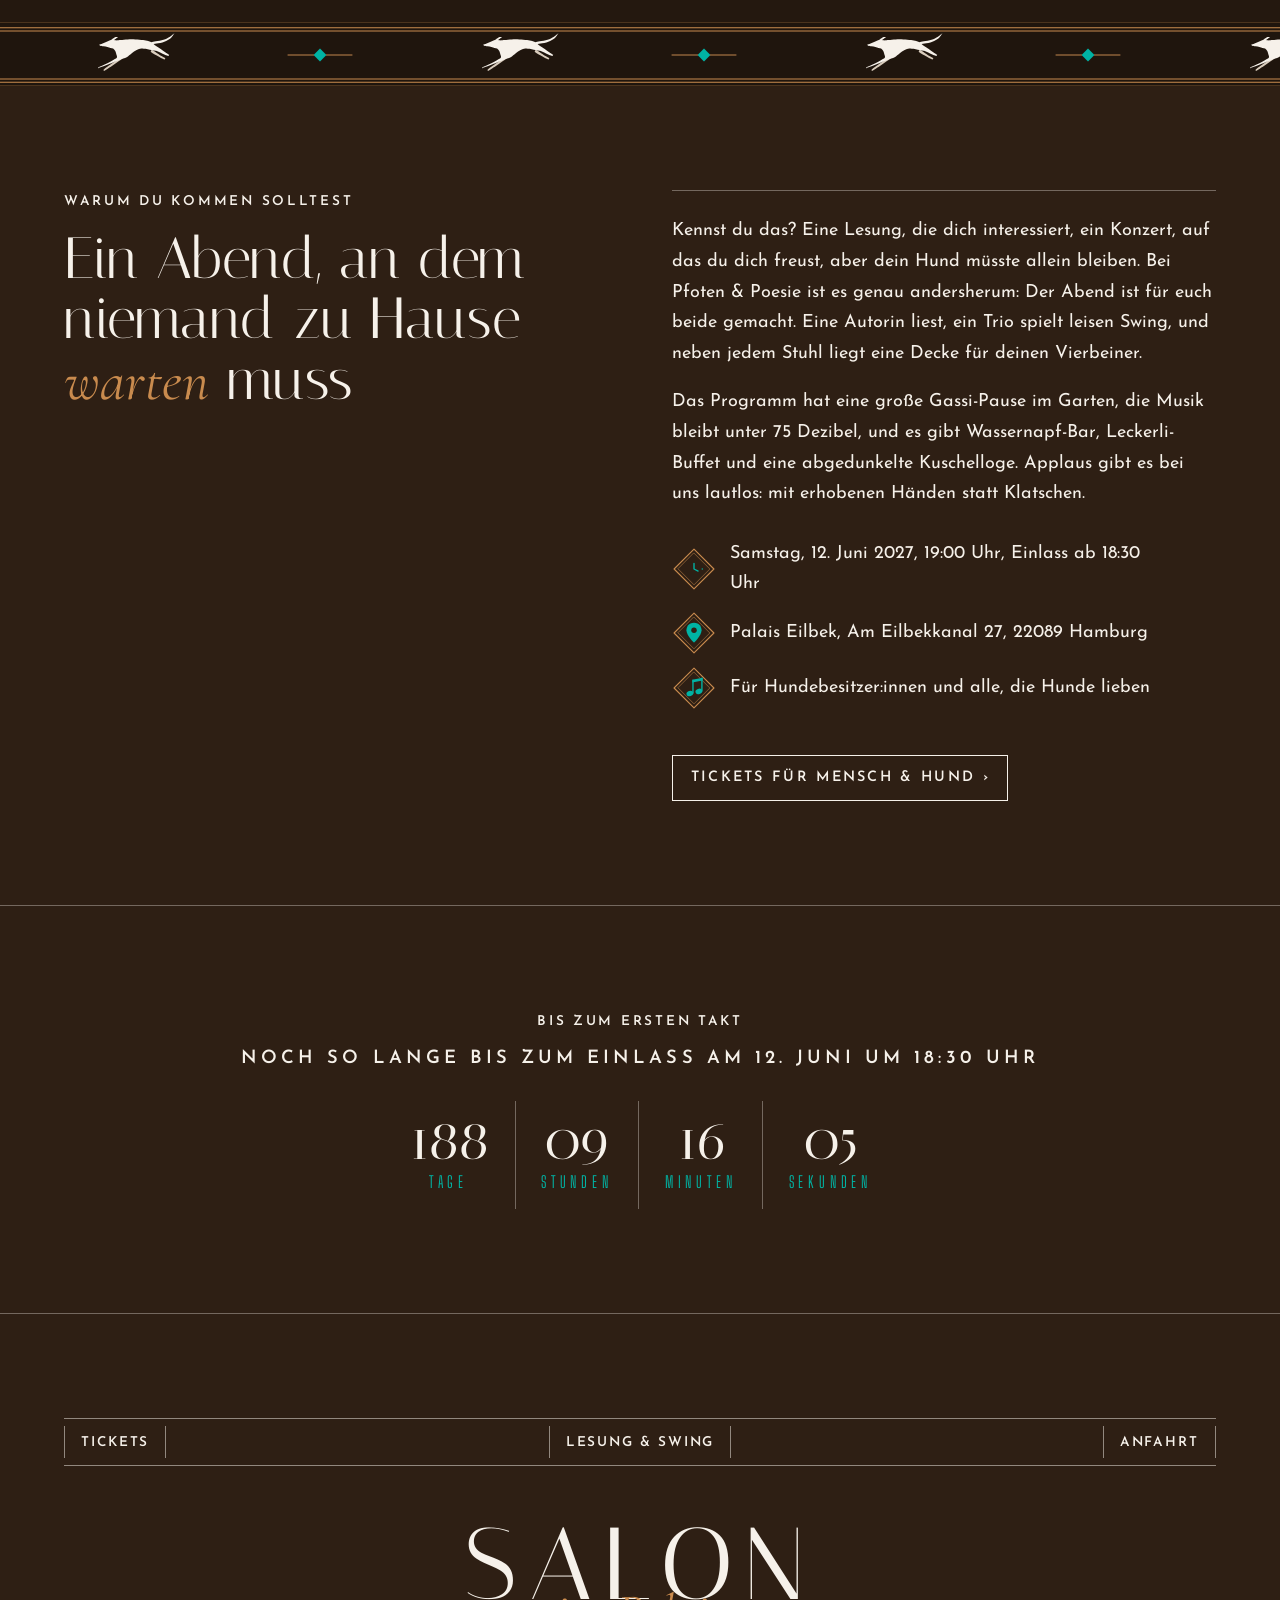
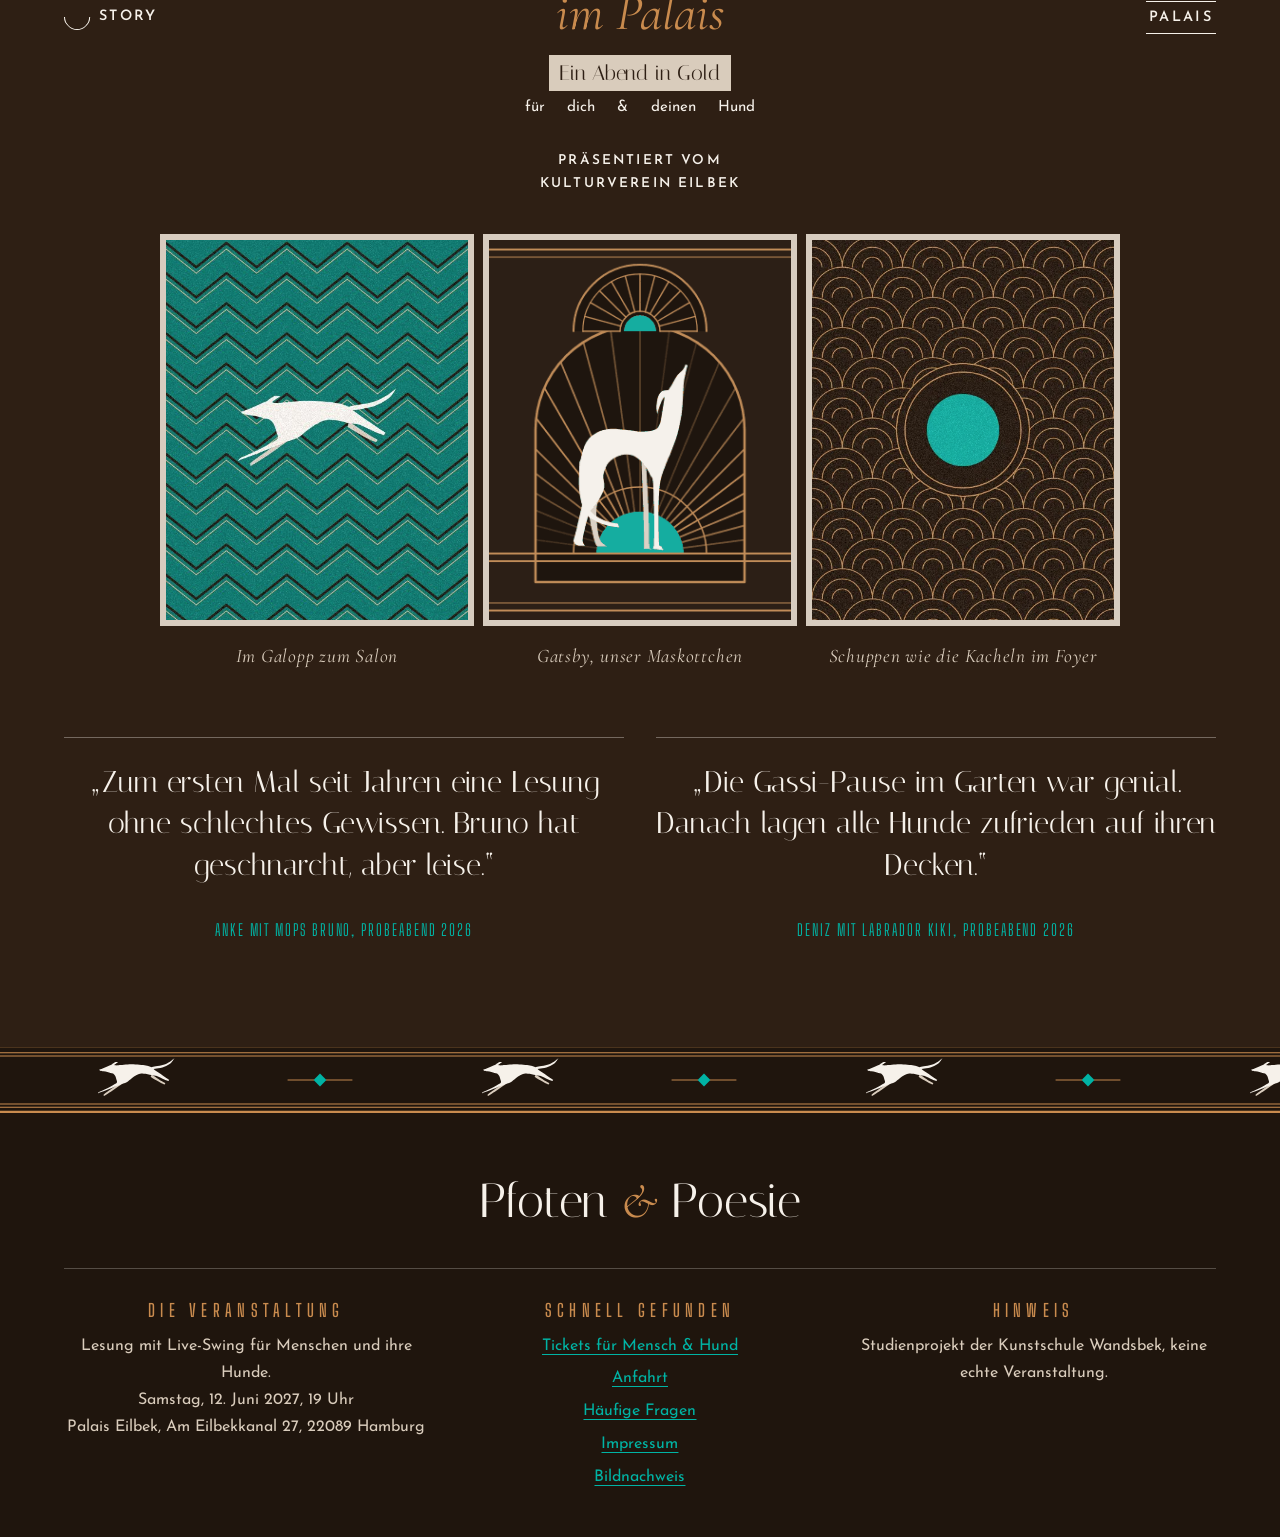
==== commit 3467c1ec: "Add files via upload" ====
--- a/index.html
+++ b/index.html
@@ -105,7 +105,7 @@
         <h2 id="akte-titel" class="titel-klein">Ein Abend in drei Akten</h2>
         <div class="karten-drei">
           <article class="bildkarte">
-            <img src="img/karte-lesung.jpg" alt="Art-déco-Muster: ein aufgeschlagenes Buch aus Kupferlinien unter einem halben Fächer." width="600" height="480" loading="lazy">
+            <img src="img/karte-lesung.jpg" alt="Ein aufgeschlagenes Buch aus Kupferlinien unter einem halben Fächer, daneben sitzt ein kleiner heller Windhund." width="600" height="480" loading="lazy">
             <div class="bildkarte-text">
               <h3>Die Lesung</h3>
               <p class="von">mit Margarete Lindqvist</p>
@@ -113,7 +113,7 @@
             </div>
           </article>
           <article class="bildkarte">
-            <img src="img/karte-musik.webp" alt="Art-déco-Muster: konzentrische Kreise wie eine Schallplatte, mit kupferner Mitte und Tonarm." width="600" height="480" loading="lazy">
+            <img src="img/karte-musik.webp" alt="Eine Schallplatte aus konzentrischen Kreisen mit Tonarm, davor lauscht ein stehender Windhund mit erhobenem Kopf." width="600" height="480" loading="lazy">
             <div class="bildkarte-text">
               <h3>Die Musik</h3>
               <p class="von">vom Lindenblatt-Trio</p>
@@ -136,6 +136,8 @@
     </div>
   </section>
 
+  <div class="fries" aria-hidden="true"></div>
+
   <section class="abschnitt" aria-labelledby="warum">
     <div class="inhalt editorial">
       <div>
@@ -187,8 +189,8 @@
       <p class="praesentiert">Präsentiert vom<br>Kulturverein Eilbek</p>
       <div class="galerie">
         <figure>
-          <img src="img/muster-chevron.jpg" alt="Muster: kupferne Zickzack-Linien auf dunklem Türkis." width="500" height="640" loading="lazy">
-          <figcaption>Zickzack wie ein Swing-Rhythmus</figcaption>
+          <img src="img/muster-chevron.jpg" alt="Ein heller Windhund rennt über kupferne Zickzack-Linien auf dunklem Türkis." width="500" height="640" loading="lazy">
+          <figcaption>Im Galopp zum Salon</figcaption>
         </figure>
         <figure>
           <img src="img/strahlen.gif" alt="Animiertes Bild: Ein Windhund steht mit erhobenem Kopf unter einem Bogen, hinter ihm leuchten Strahlen nacheinander auf." width="400" height="400" loading="lazy">
@@ -212,6 +214,7 @@
     </div>
   </section>
 </main>
+<div class="fries" aria-hidden="true"></div>
 <footer class="seitenfuss">
   <div class="inhalt">
     <p class="fuss-logo" aria-hidden="true">Pfoten <span>&amp;</span> Poesie</p>
--- a/css/style.css
+++ b/css/style.css
@@ -1271,3 +1271,18 @@
   img { max-width: 50% !important; box-shadow: none !important; }
   .abschnitt { padding-block: 1rem; }
 }
+
+/* ---------- Laufband mit rennenden Windhunden (Eye Candy) ---------- */
+.fries {
+  height: 64px;
+  background: var(--dunkel-tief) url("../svg/fries-windhunde.svg") 0 0 / 384px 64px repeat-x;
+  border-block: 1px solid var(--linie-zart);
+  animation: laufband 7s linear infinite;
+}
+@keyframes laufband { to { background-position: -384px 0; } }
+@media (prefers-reduced-motion: reduce) {
+  .fries { animation: none; }
+}
+@media print {
+  .fries { display: none; }
+}
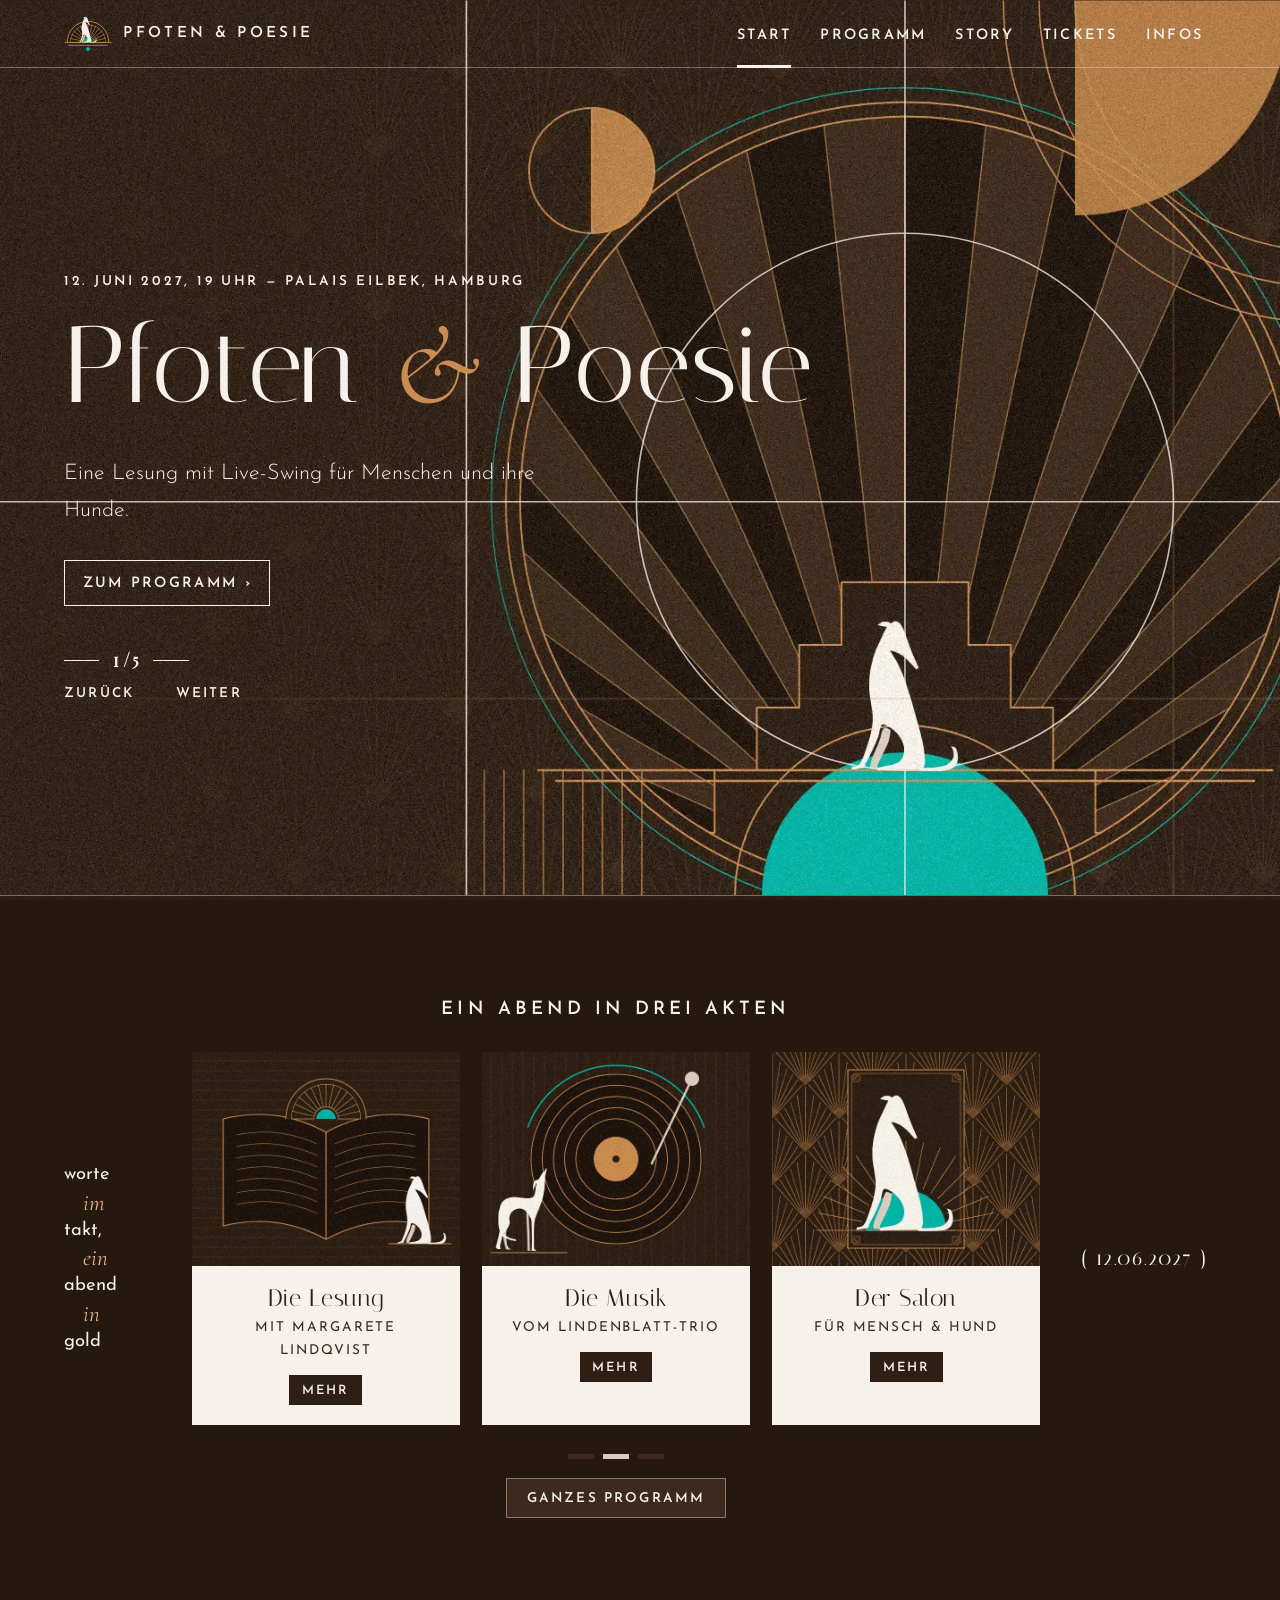
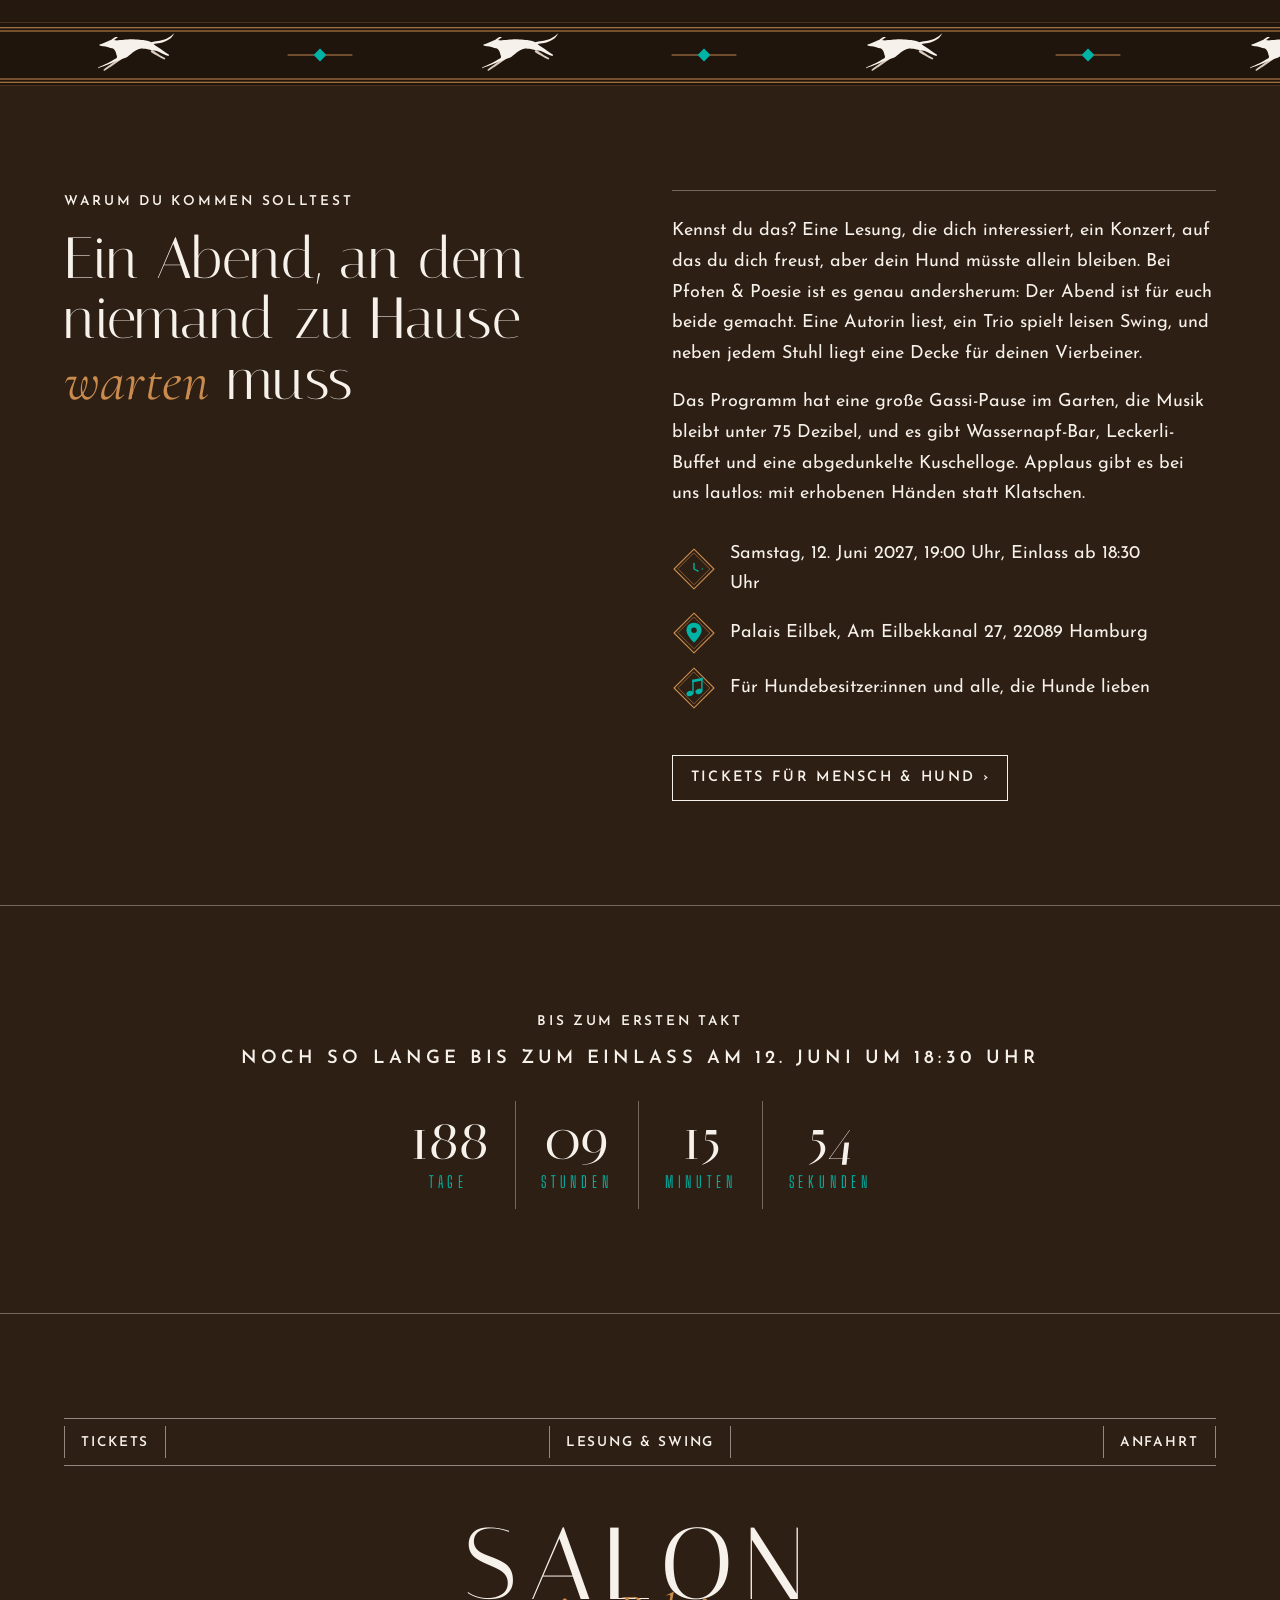
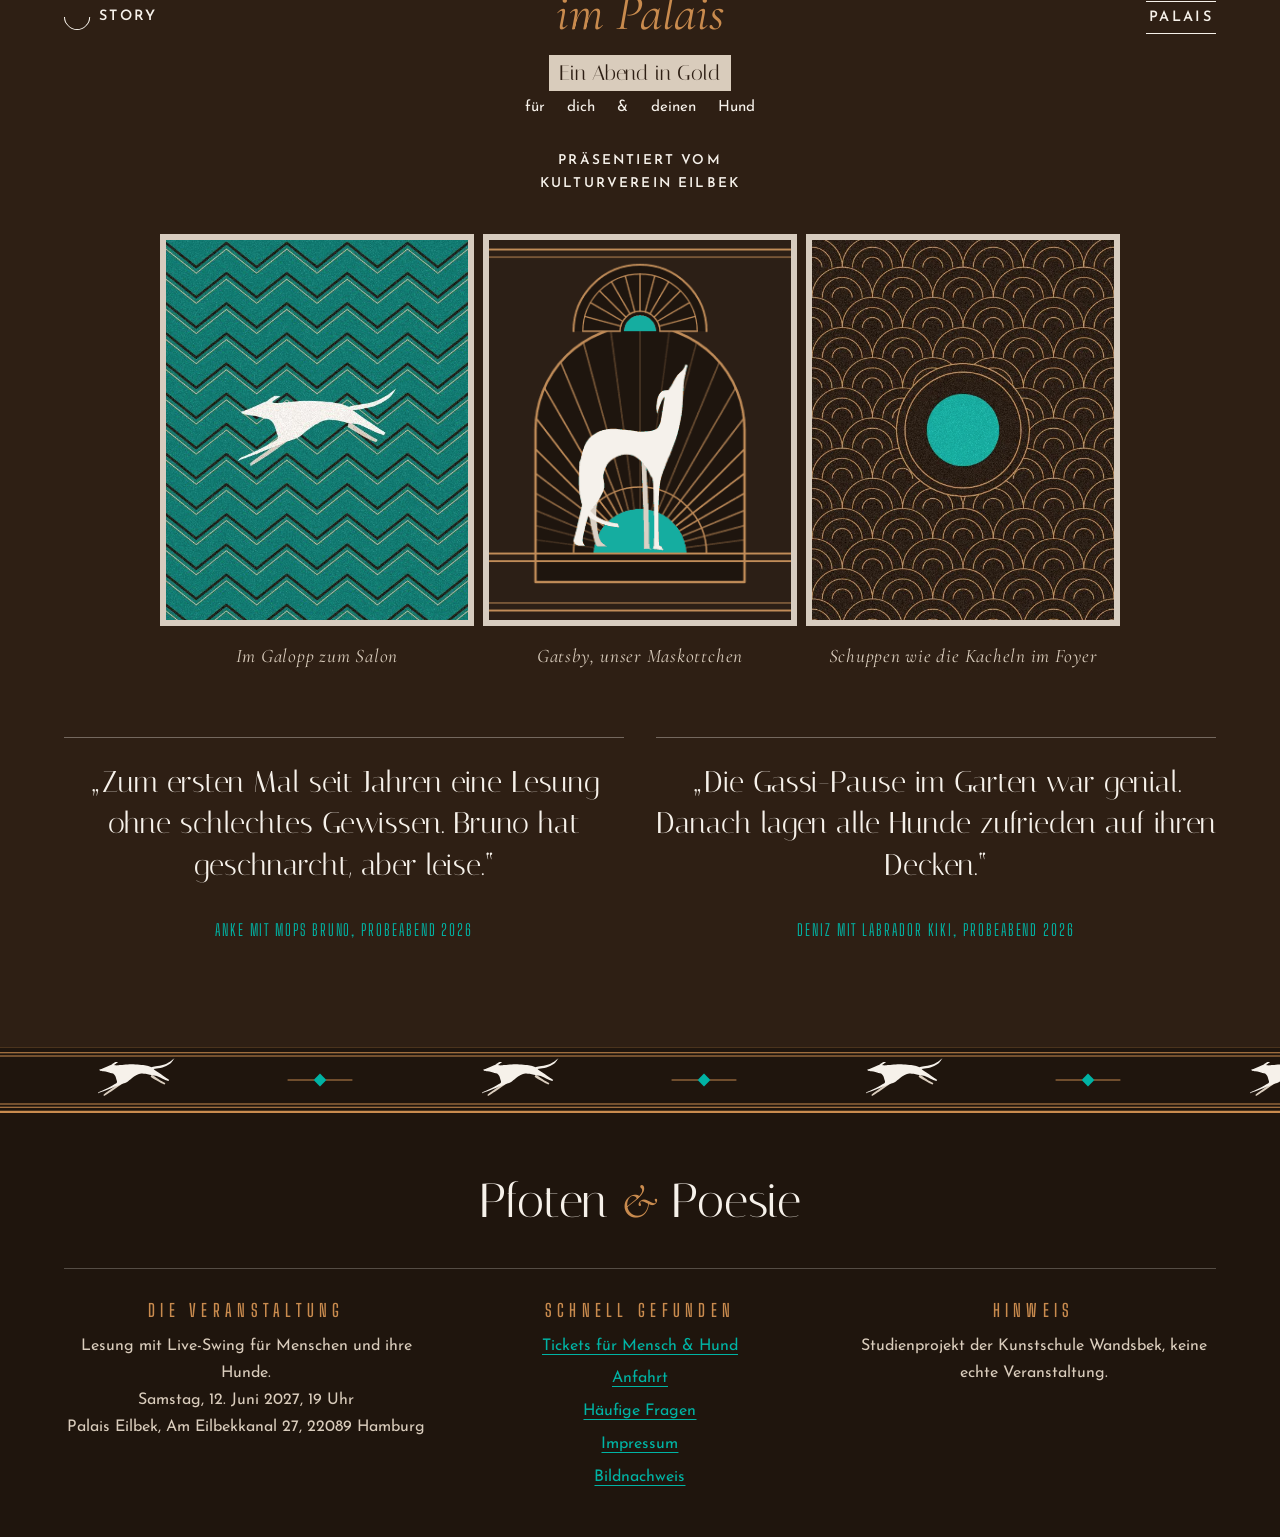
==== commit 99b7221c: "Add files via upload" ====
--- a/index.html
+++ b/index.html
@@ -6,10 +6,10 @@
 <title>Pfoten &amp; Poesie – Lesung mit Live-Swing für Hunde</title>
 <meta name="description" content="Lesung mit Live-Swing für Hundebesitzer:innen am 12. Juni 2027 im Palais Eilbek Hamburg. Hunde willkommen, Art-déco-Salon.">
 <meta name="theme-color" content="#2E1F14">
-<link rel="icon" href="svg/favicon.svg" type="image/svg+xml">
-<link rel="icon" href="favicon-32.png" type="image/png" sizes="32x32">
-<link rel="apple-touch-icon" href="apple-touch-icon.png" sizes="180x180">
-<link rel="stylesheet" href="css/style.css">
+<link rel="icon" href="svg/favicon.svg?v=bfb8e936" type="image/svg+xml">
+<link rel="icon" href="favicon-32.png?v=e1e2f76e" type="image/png" sizes="32x32">
+<link rel="apple-touch-icon" href="apple-touch-icon.png?v=04cc0b2b" sizes="180x180">
+<link rel="stylesheet" href="css/style.css?v=a68ff421">
 <meta property="og:type" content="website">
 <meta property="og:title" content="Pfoten &amp; Poesie – Lesung mit Live-Swing für Hunde">
 <meta property="og:description" content="Ein Art-déco-Salonabend in Hamburg: Lesung, leiser Live-Swing und ein Saal voller Hunde. 12. Juni 2027 im Palais Eilbek.">
@@ -51,14 +51,14 @@
   }
 }
 </script>
-<script src="js/main.js" defer></script>
+<script src="js/main.js?v=da6be0e7" defer></script>
 </head>
 <body class="start">
 <a class="skip-link" href="#inhalt">Zum Inhalt springen</a>
 <header class="kopfleiste">
   <div class="kopf-innen">
     <a class="marke" href="index.html">
-      <img src="svg/logo.svg" alt="" width="120" height="96">
+      <img src="svg/logo.svg?v=74aabe02" alt="" width="120" height="96">
       <span class="marke-name">Pfoten &amp; Poesie</span>
     </a>
     <nav class="hauptnav" aria-label="Hauptnavigation">
@@ -76,7 +76,7 @@
 <section class="opener opener-index" aria-labelledby="titel">
   <div class="opener-ebene">
     <div class="opener-buehne">
-      <img class="opener-bild" src="img/opener-muster.webp" alt="Art-déco-Grafik: Ein kleiner heller Windhund sitzt mit gesenktem Kopf vor einer Stufenpyramide in einem kupfernen Strahlenkreis." width="1600" height="1000" fetchpriority="high">
+      <img class="opener-bild" src="img/opener-muster.webp?v=55c0a29c" alt="Art-déco-Grafik: Ein kleiner heller Windhund sitzt mit gesenktem Kopf vor einer Stufenpyramide in einem kupfernen Strahlenkreis." width="1600" height="1000" fetchpriority="high">
       <svg class="opener-linien" viewBox="0 0 1600 1000" aria-hidden="true" focusable="false">
     <circle pathLength="100" cx="1130" cy="560" r="300"/>
     <path pathLength="100" d="M1130,0V1000"/>
@@ -105,7 +105,7 @@
         <h2 id="akte-titel" class="titel-klein">Ein Abend in drei Akten</h2>
         <div class="karten-drei">
           <article class="bildkarte">
-            <img src="img/karte-lesung.jpg" alt="Ein aufgeschlagenes Buch aus Kupferlinien unter einem halben Fächer, daneben sitzt ein kleiner heller Windhund." width="600" height="480" loading="lazy">
+            <img src="img/karte-lesung.jpg?v=4d590e62" alt="Ein aufgeschlagenes Buch aus Kupferlinien unter einem halben Fächer, daneben sitzt ein kleiner heller Windhund." width="600" height="480" loading="lazy">
             <div class="bildkarte-text">
               <h3>Die Lesung</h3>
               <p class="von">mit Margarete Lindqvist</p>
@@ -113,7 +113,7 @@
             </div>
           </article>
           <article class="bildkarte">
-            <img src="img/karte-musik.webp" alt="Eine Schallplatte aus konzentrischen Kreisen mit Tonarm, davor lauscht ein stehender Windhund mit erhobenem Kopf." width="600" height="480" loading="lazy">
+            <img src="img/karte-musik.webp?v=2dd2f10a" alt="Eine Schallplatte aus konzentrischen Kreisen mit Tonarm, davor lauscht ein stehender Windhund mit erhobenem Kopf." width="600" height="480" loading="lazy">
             <div class="bildkarte-text">
               <h3>Die Musik</h3>
               <p class="von">vom Lindenblatt-Trio</p>
@@ -121,7 +121,7 @@
             </div>
           </article>
           <article class="bildkarte">
-            <img src="img/karte-salon.webp" alt="Ein sitzender heller Windhund mit gesenktem Kopf vor einer türkisen Halbsonne, in einem Doppelrahmen auf kupferner Fächertapete." width="600" height="480" loading="lazy">
+            <img src="img/karte-salon.webp?v=53caf255" alt="Ein sitzender heller Windhund mit gesenktem Kopf vor einer türkisen Halbsonne, in einem Doppelrahmen auf kupferner Fächertapete." width="600" height="480" loading="lazy">
             <div class="bildkarte-text">
               <h3>Der Salon</h3>
               <p class="von">für Mensch &amp; Hund</p>
@@ -148,9 +148,9 @@
         <p>Kennst du das? Eine Lesung, die dich interessiert, ein Konzert, auf das du dich freust, aber dein Hund müsste allein bleiben. Bei Pfoten &amp; Poesie ist es genau andersherum: Der Abend ist für euch beide gemacht. Eine Autorin liest, ein Trio spielt leisen Swing, und neben jedem Stuhl liegt eine Decke für deinen Vierbeiner.</p>
         <p>Das Programm hat eine große Gassi-Pause im Garten, die Musik bleibt unter 75 Dezibel, und es gibt Wassernapf-Bar, Leckerli-Buffet und eine abgedunkelte Kuschelloge. Applaus gibt es bei uns lautlos: mit erhobenen Händen statt Klatschen.</p>
         <ul class="eckdaten">
-          <li><img src="svg/icon-uhr.svg" alt="" width="64" height="64"><span><time datetime="2027-06-12T19:00">Samstag, 12. Juni 2027, 19:00 Uhr</time>, Einlass ab <time datetime="2027-06-12T18:30">18:30 Uhr</time></span></li>
-          <li><img src="svg/icon-ort.svg" alt="" width="64" height="64"><span>Palais Eilbek, Am Eilbekkanal 27, 22089 Hamburg</span></li>
-          <li><img src="svg/icon-note.svg" alt="" width="64" height="64"><span>Für Hundebesitzer:innen und alle, die Hunde lieben</span></li>
+          <li><img src="svg/icon-uhr.svg?v=6124c18a" alt="" width="64" height="64"><span><time datetime="2027-06-12T19:00">Samstag, 12. Juni 2027, 19:00 Uhr</time>, Einlass ab <time datetime="2027-06-12T18:30">18:30 Uhr</time></span></li>
+          <li><img src="svg/icon-ort.svg?v=16bba193" alt="" width="64" height="64"><span>Palais Eilbek, Am Eilbekkanal 27, 22089 Hamburg</span></li>
+          <li><img src="svg/icon-note.svg?v=318f5700" alt="" width="64" height="64"><span>Für Hundebesitzer:innen und alle, die Hunde lieben</span></li>
         </ul>
         <a class="knopf-linie" href="tickets.html">Tickets für Mensch &amp; Hund <span aria-hidden="true">›</span></a>
       </div>
@@ -189,15 +189,15 @@
       <p class="praesentiert">Präsentiert vom<br>Kulturverein Eilbek</p>
       <div class="galerie">
         <figure>
-          <img src="img/muster-chevron.jpg" alt="Ein heller Windhund rennt über kupferne Zickzack-Linien auf dunklem Türkis." width="500" height="640" loading="lazy">
+          <img src="img/muster-chevron.jpg?v=9f8db6a2" alt="Ein heller Windhund rennt über kupferne Zickzack-Linien auf dunklem Türkis." width="500" height="640" loading="lazy">
           <figcaption>Im Galopp zum Salon</figcaption>
         </figure>
         <figure>
-          <img src="img/strahlen.gif" alt="Animiertes Bild: Ein Windhund steht mit erhobenem Kopf unter einem Bogen, hinter ihm leuchten Strahlen nacheinander auf." width="400" height="400" loading="lazy">
+          <img src="img/strahlen.gif?v=622ddc6f" alt="Animiertes Bild: Ein Windhund steht mit erhobenem Kopf unter einem Bogen, hinter ihm leuchten Strahlen nacheinander auf." width="400" height="400" loading="lazy">
           <figcaption>Gatsby, unser Maskottchen</figcaption>
         </figure>
         <figure>
-          <img src="img/muster-schuppen.webp" alt="Muster: Schuppen aus kupfernen Halbkreisen mit einer türkisen Scheibe in der Mitte." width="500" height="640" loading="lazy">
+          <img src="img/muster-schuppen.webp?v=b5f37b55" alt="Muster: Schuppen aus kupfernen Halbkreisen mit einer türkisen Scheibe in der Mitte." width="500" height="640" loading="lazy">
           <figcaption>Schuppen wie die Kacheln im Foyer</figcaption>
         </figure>
       </div>
--- a/css/style.css
+++ b/css/style.css
@@ -749,7 +749,7 @@
   padding-block: 9rem 4rem;
   border-bottom: 1px solid rgb(246 241 234 / 0.35);
 }
-.opener-klein { min-height: 30rem; padding-block: 5rem 3.5rem; }
+.opener-klein { min-height: max(30rem, min(34vw, 40rem)); padding-block: 5rem 3.5rem; }
 /* Bild und Linien teilen sich eine Ebene: so liegen die Linien bei jeder
    Fenstergröße exakt auf der Grafik (wie object-fit: cover, verankert bei 70 % / 90 %). */
 .opener-ebene {
@@ -757,17 +757,19 @@
   inset: 0;
   z-index: -2;
   overflow: hidden;
-  container-type: size;
-  --seitenverhaeltnis: 1.6;
-}
-.opener-klein .opener-ebene { --seitenverhaeltnis: 2.5; }
+}
+/* Bühne im Seitenverhältnis der Grafik, mindestens so groß wie der Abschnitt
+   (wirkt wie object-fit: cover), verankert bei 70 % waagerecht / 90 % senkrecht. */
 .opener-buehne {
   position: absolute;
-  width: max(100cqw, 100cqh * var(--seitenverhaeltnis));
-  height: max(100cqh, 100cqw / var(--seitenverhaeltnis));
-  left: calc((100cqw - max(100cqw, 100cqh * var(--seitenverhaeltnis))) * 0.7);
-  top: calc((100cqh - max(100cqh, 100cqw / var(--seitenverhaeltnis))) * 0.9);
-}
+  left: 70%;
+  top: 90%;
+  min-width: 100%;
+  min-height: 100%;
+  aspect-ratio: 16 / 10;
+  transform: translate(-70%, -90%);
+}
+.opener-klein .opener-buehne { aspect-ratio: 5 / 2; }
 .opener-bild,
 .opener-linien {
   position: absolute;
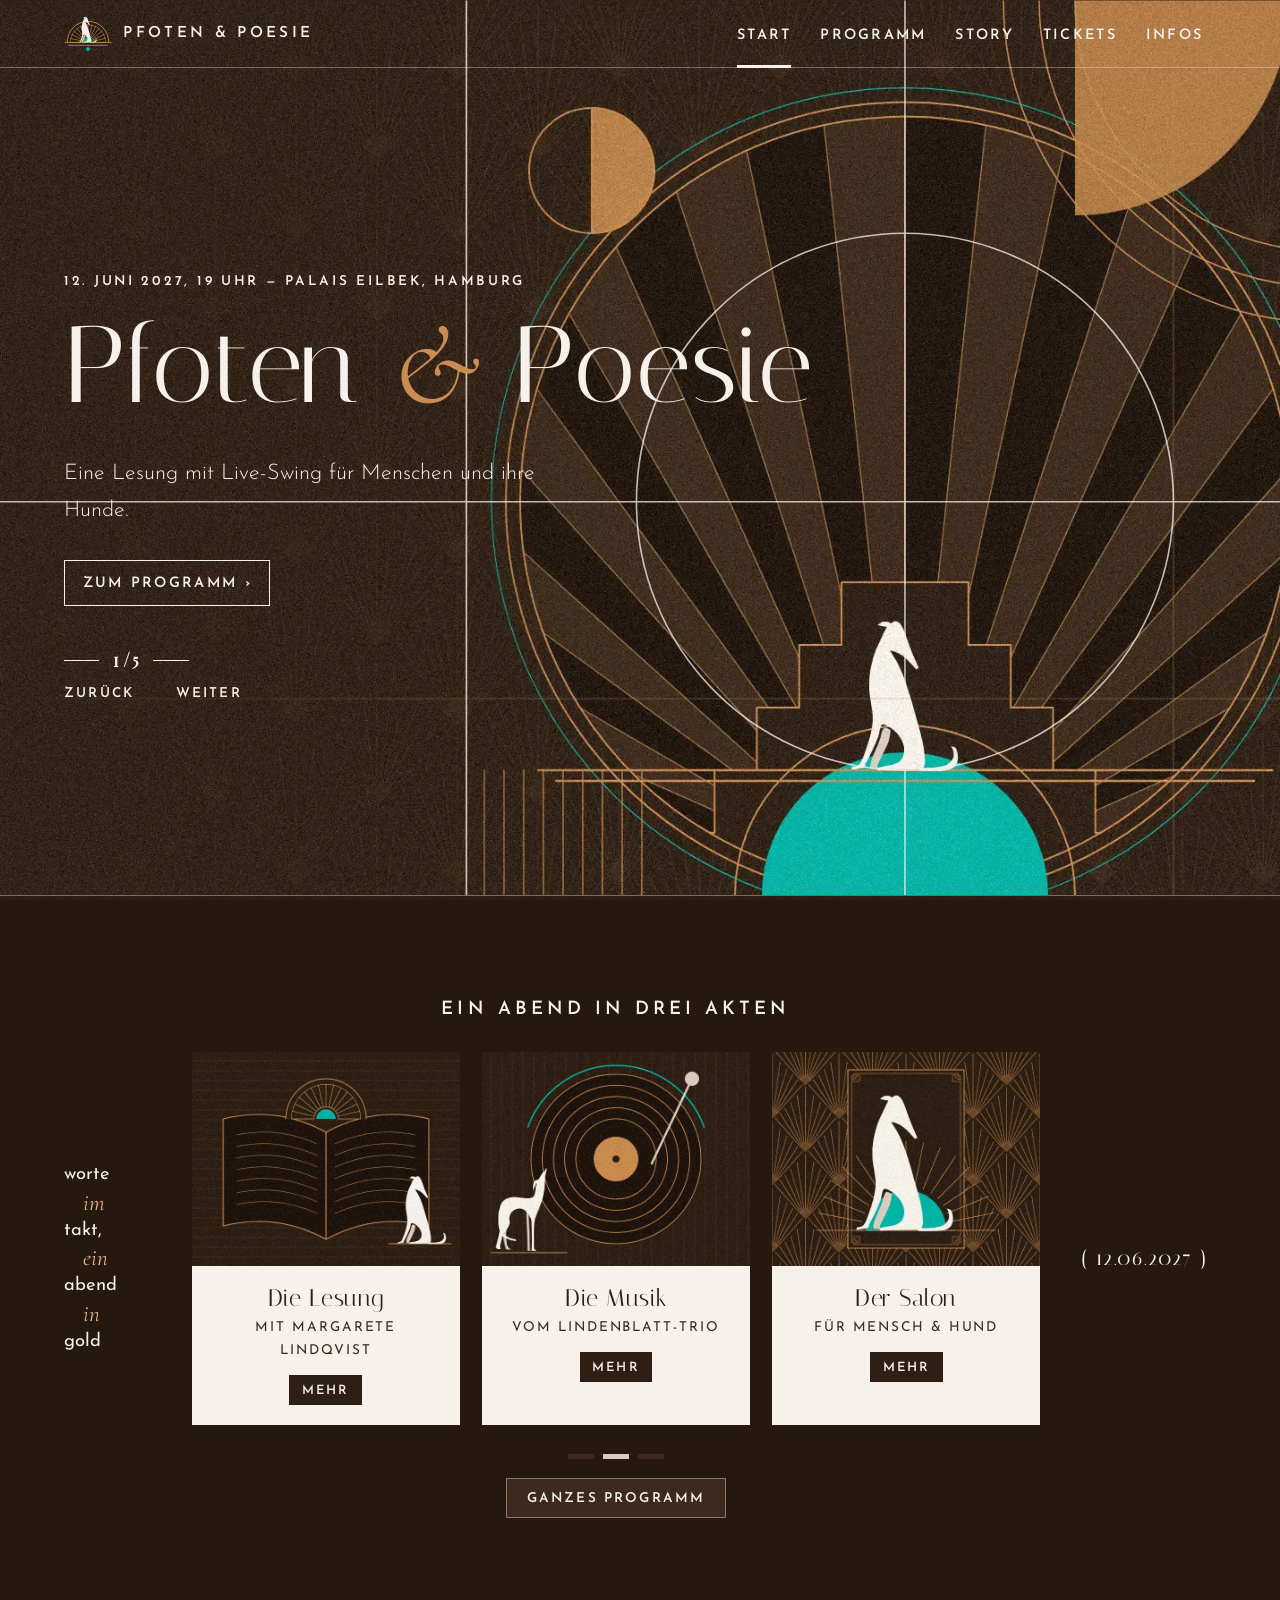
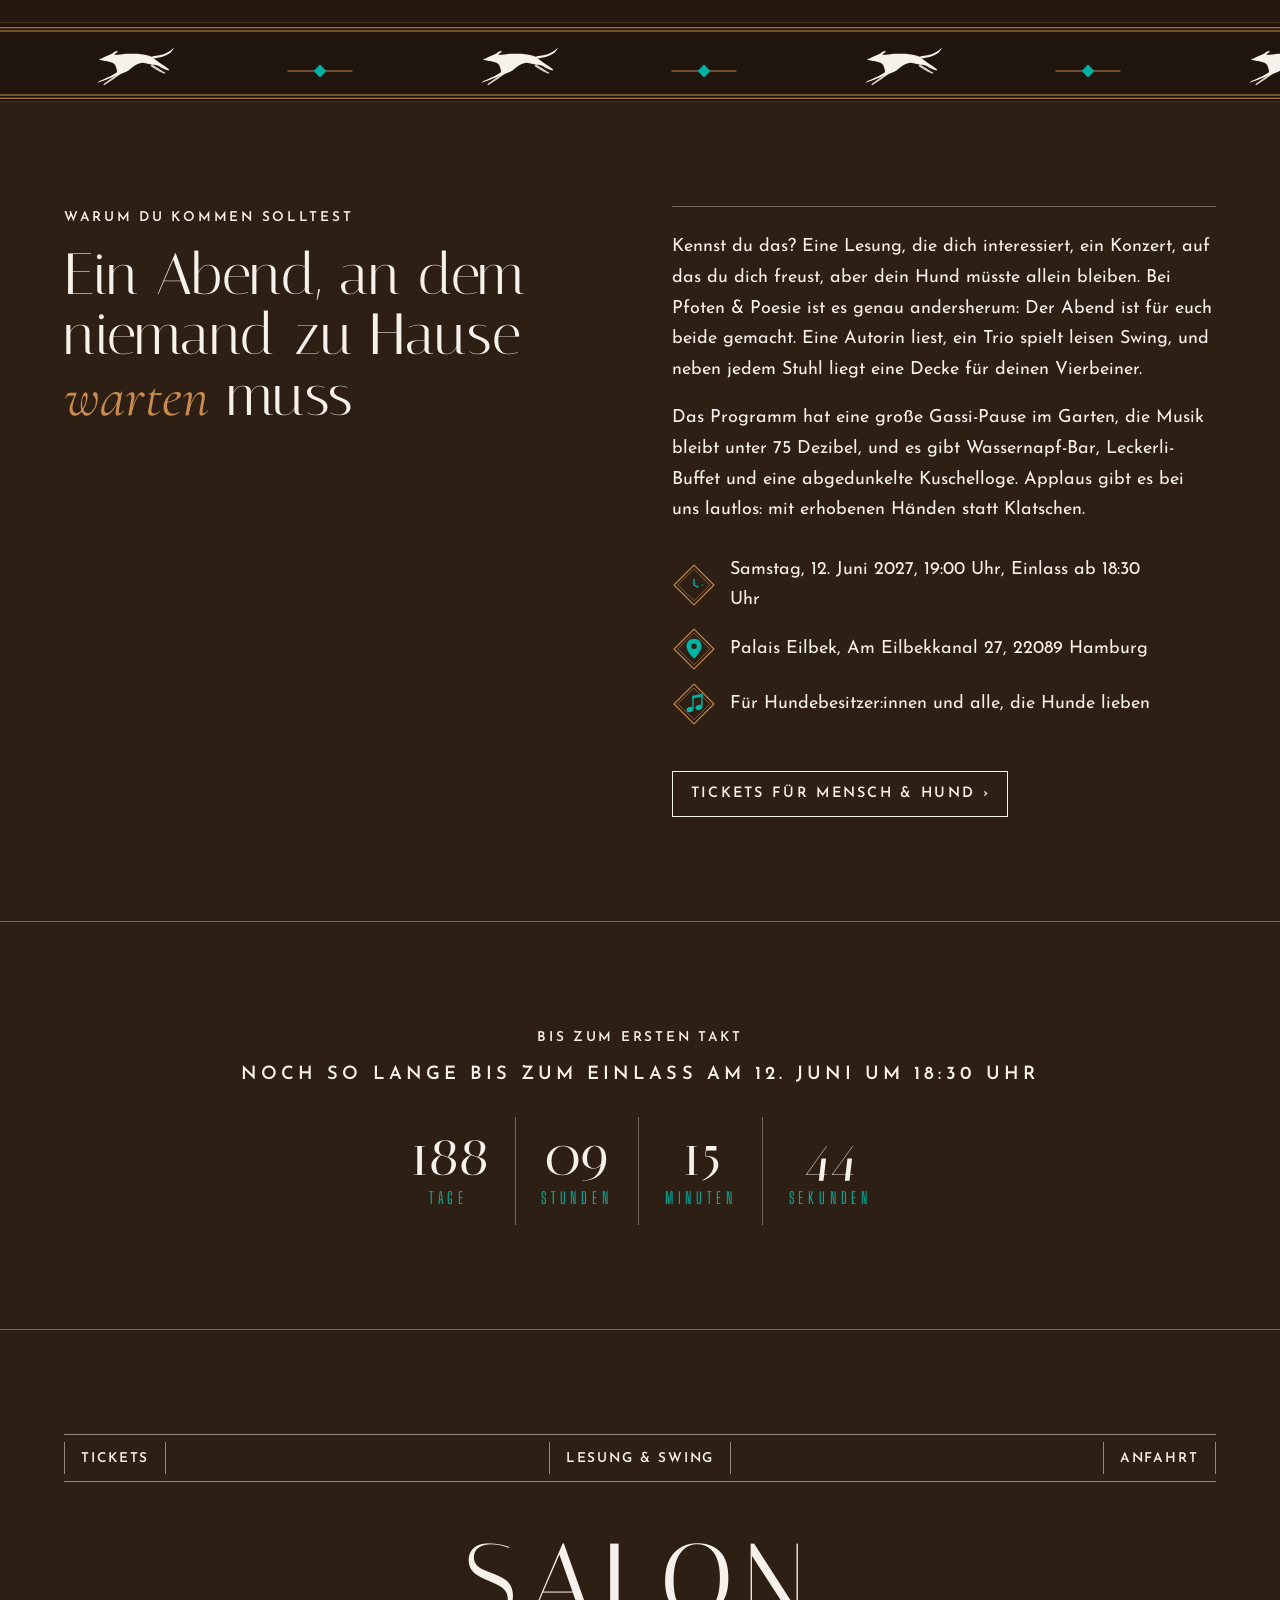
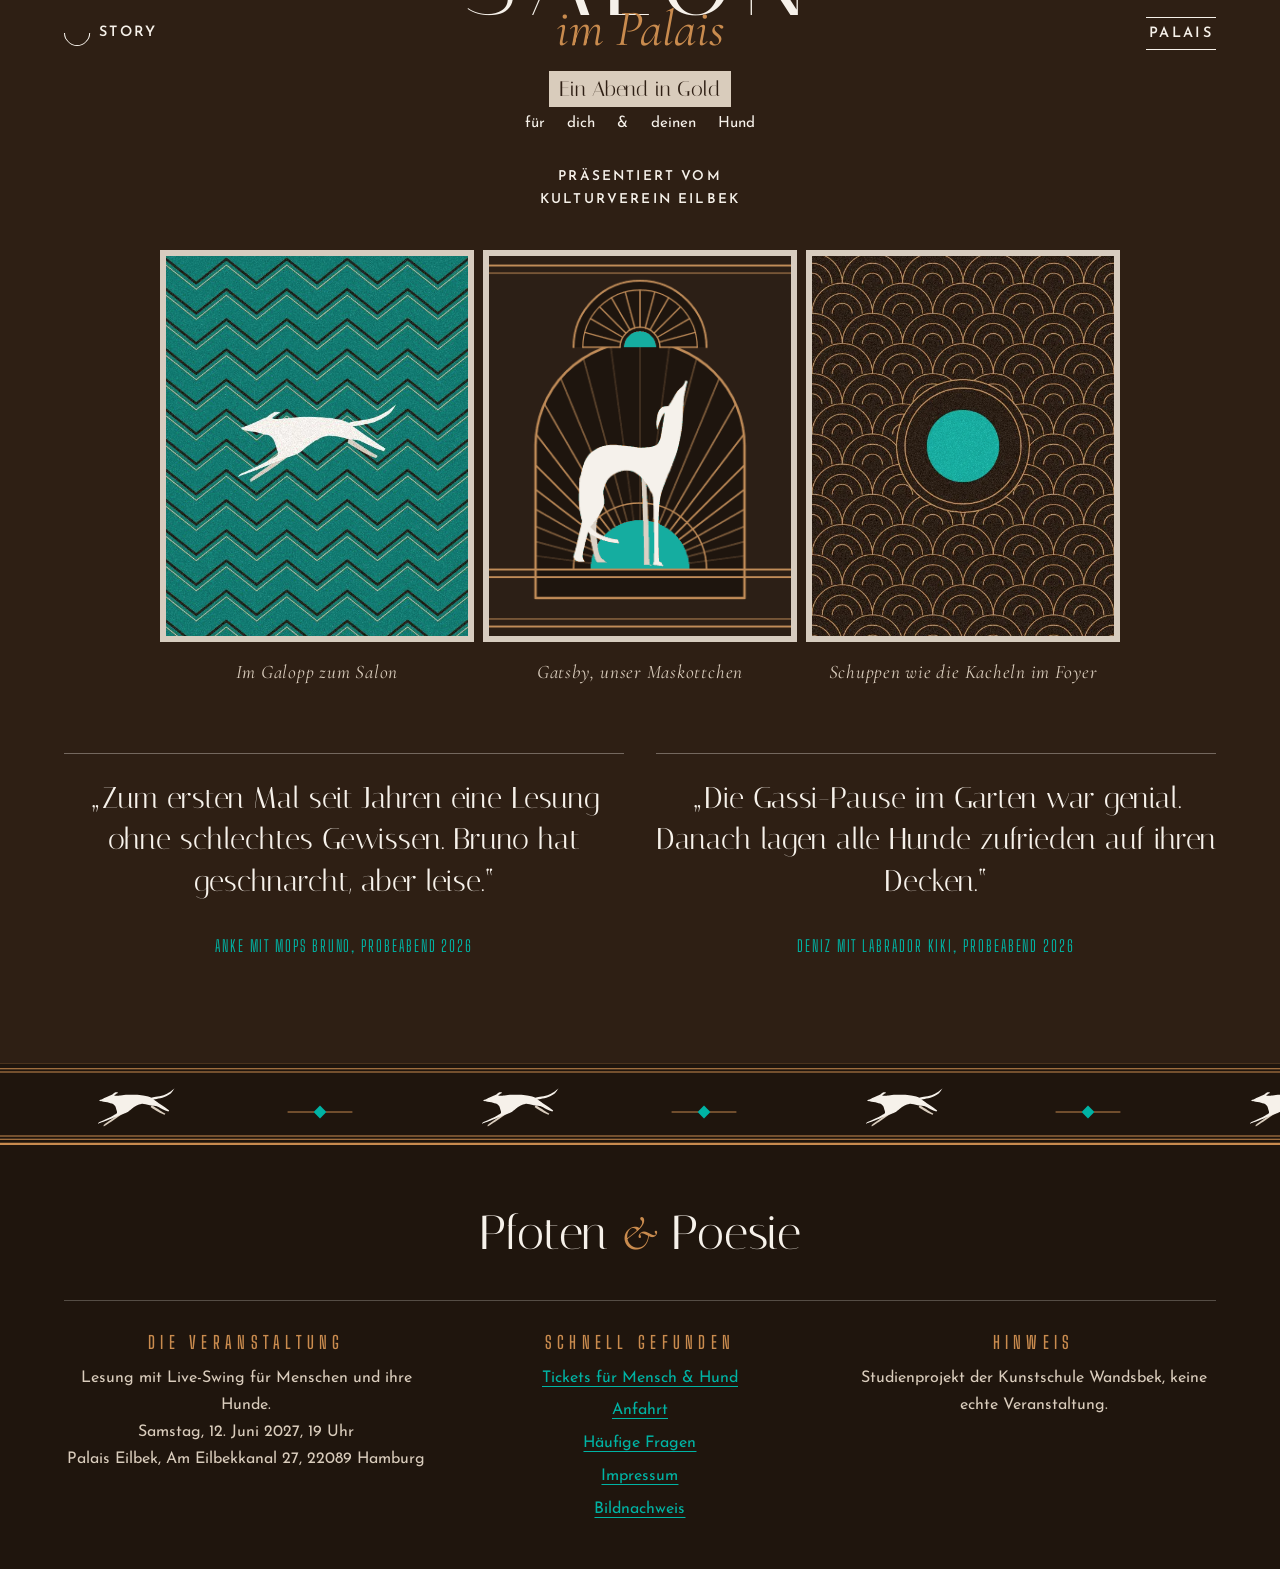
==== commit 79af8d15: "Add files via upload" ====
--- a/index.html
+++ b/index.html
@@ -9,7 +9,7 @@
 <link rel="icon" href="svg/favicon.svg?v=bfb8e936" type="image/svg+xml">
 <link rel="icon" href="favicon-32.png?v=e1e2f76e" type="image/png" sizes="32x32">
 <link rel="apple-touch-icon" href="apple-touch-icon.png?v=04cc0b2b" sizes="180x180">
-<link rel="stylesheet" href="css/style.css?v=a68ff421">
+<link rel="stylesheet" href="css/style.css?v=2e18a355">
 <meta property="og:type" content="website">
 <meta property="og:title" content="Pfoten &amp; Poesie – Lesung mit Live-Swing für Hunde">
 <meta property="og:description" content="Ein Art-déco-Salonabend in Hamburg: Lesung, leiser Live-Swing und ein Saal voller Hunde. 12. Juni 2027 im Palais Eilbek.">
--- a/css/style.css
+++ b/css/style.css
@@ -1276,8 +1276,8 @@
 
 /* ---------- Laufband mit rennenden Windhunden (Eye Candy) ---------- */
 .fries {
-  height: 64px;
-  background: var(--dunkel-tief) url("../svg/fries-windhunde.svg") 0 0 / 384px 64px repeat-x;
+  height: 80px;
+  background: var(--dunkel-tief) url("../svg/fries-windhunde.svg") 0 0 / 384px 80px repeat-x;
   border-block: 1px solid var(--linie-zart);
   animation: laufband 7s linear infinite;
 }
